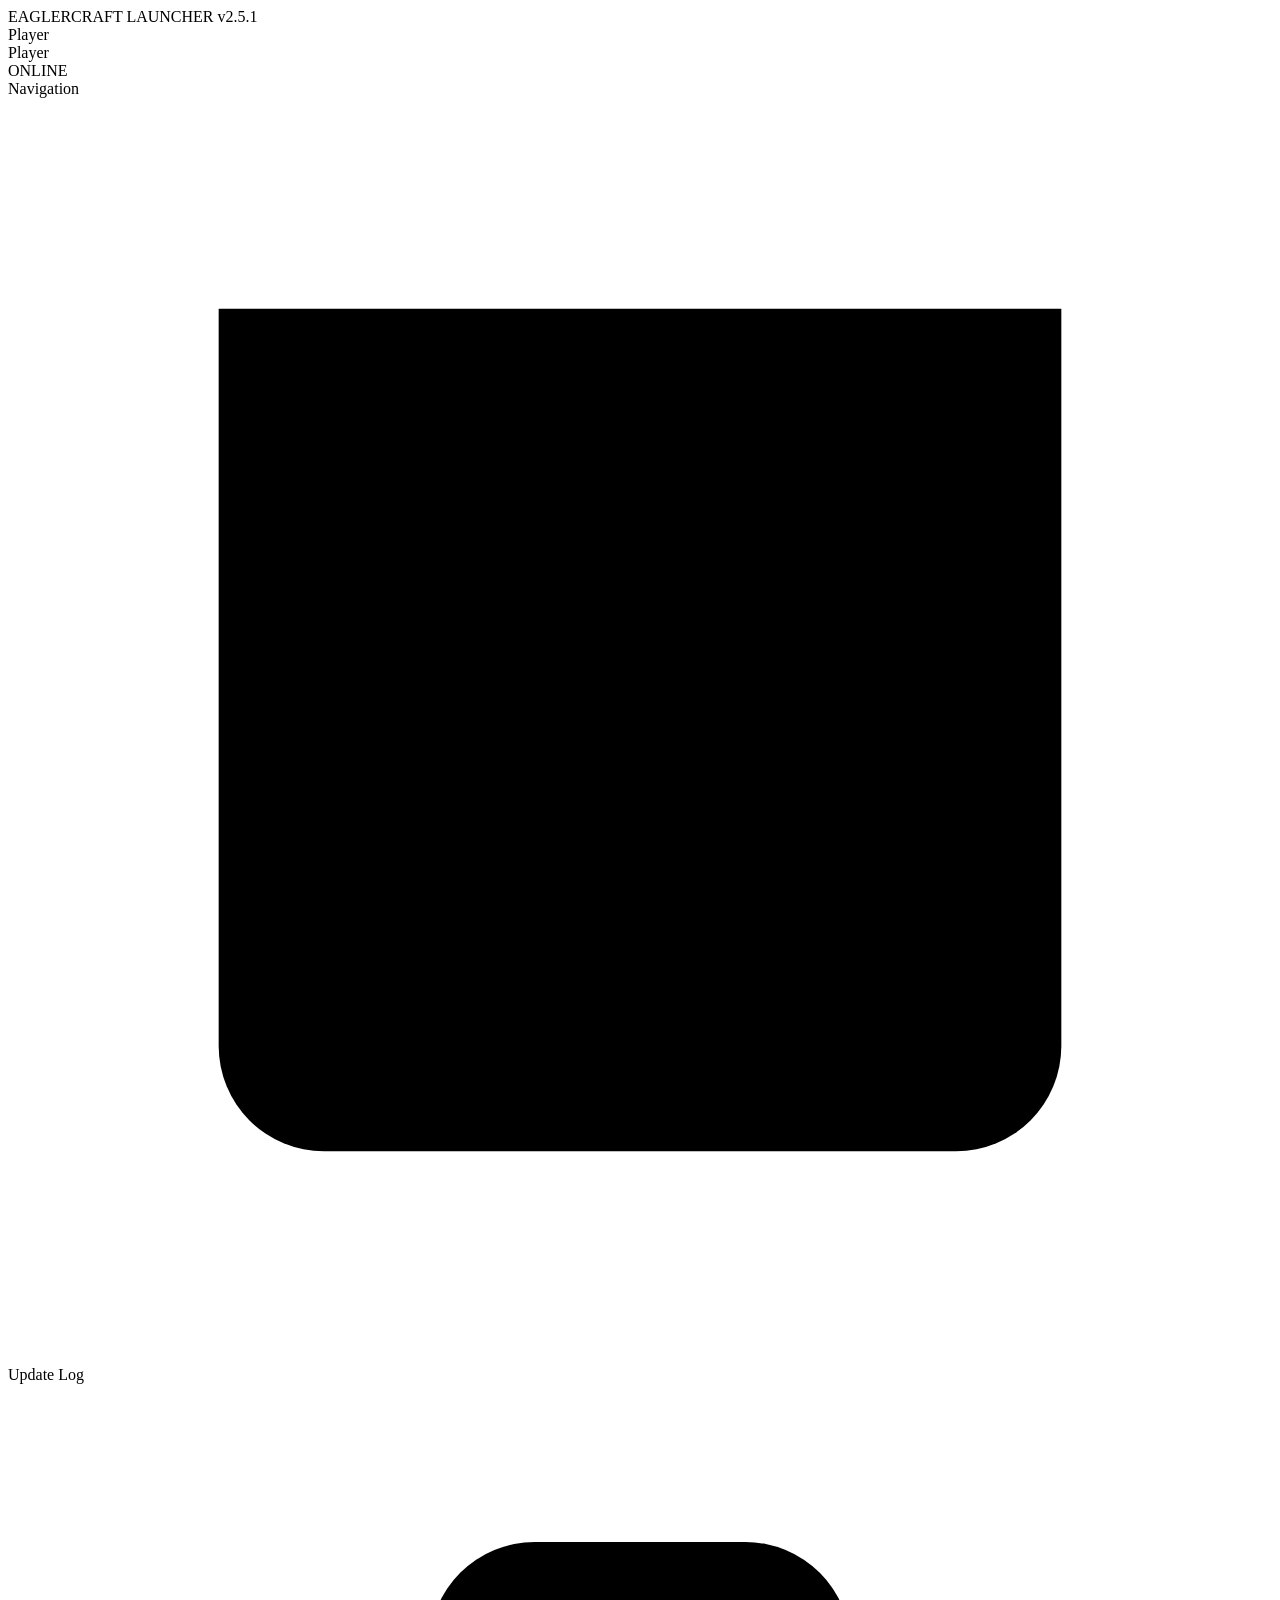
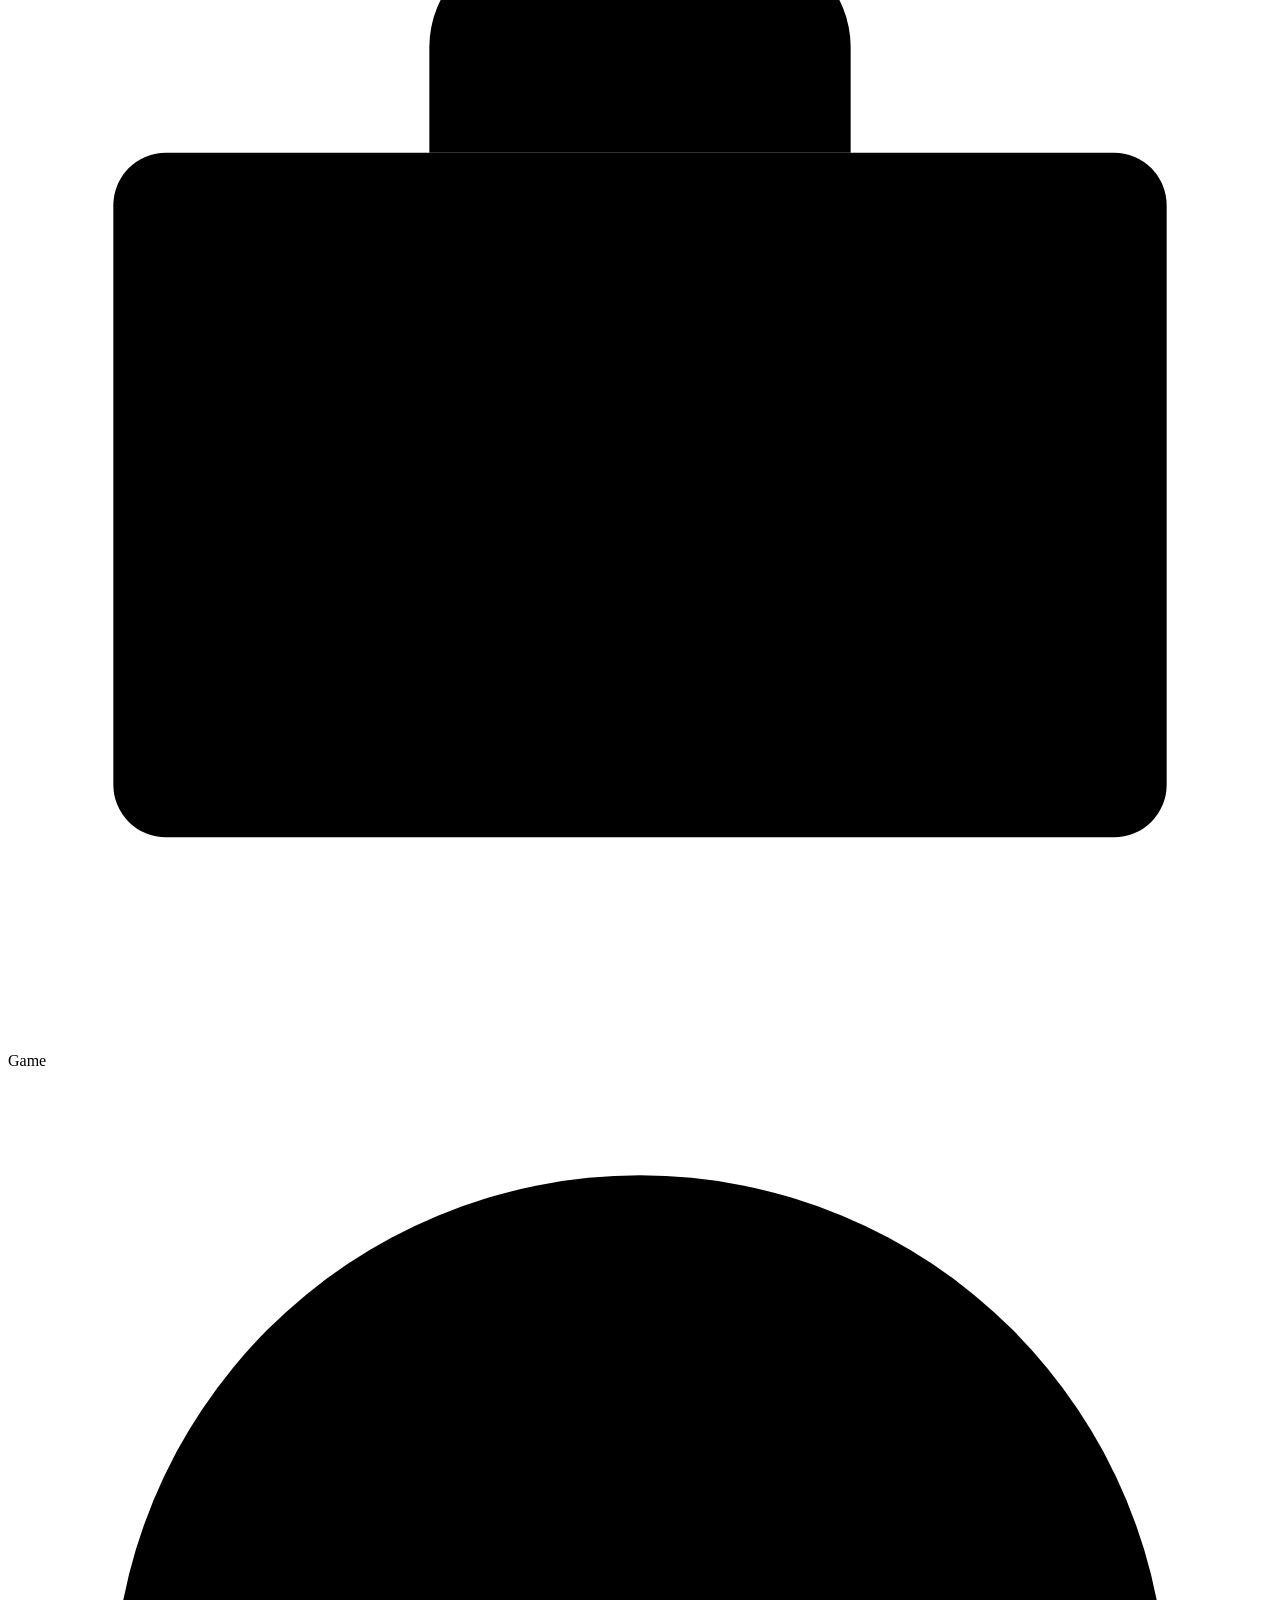
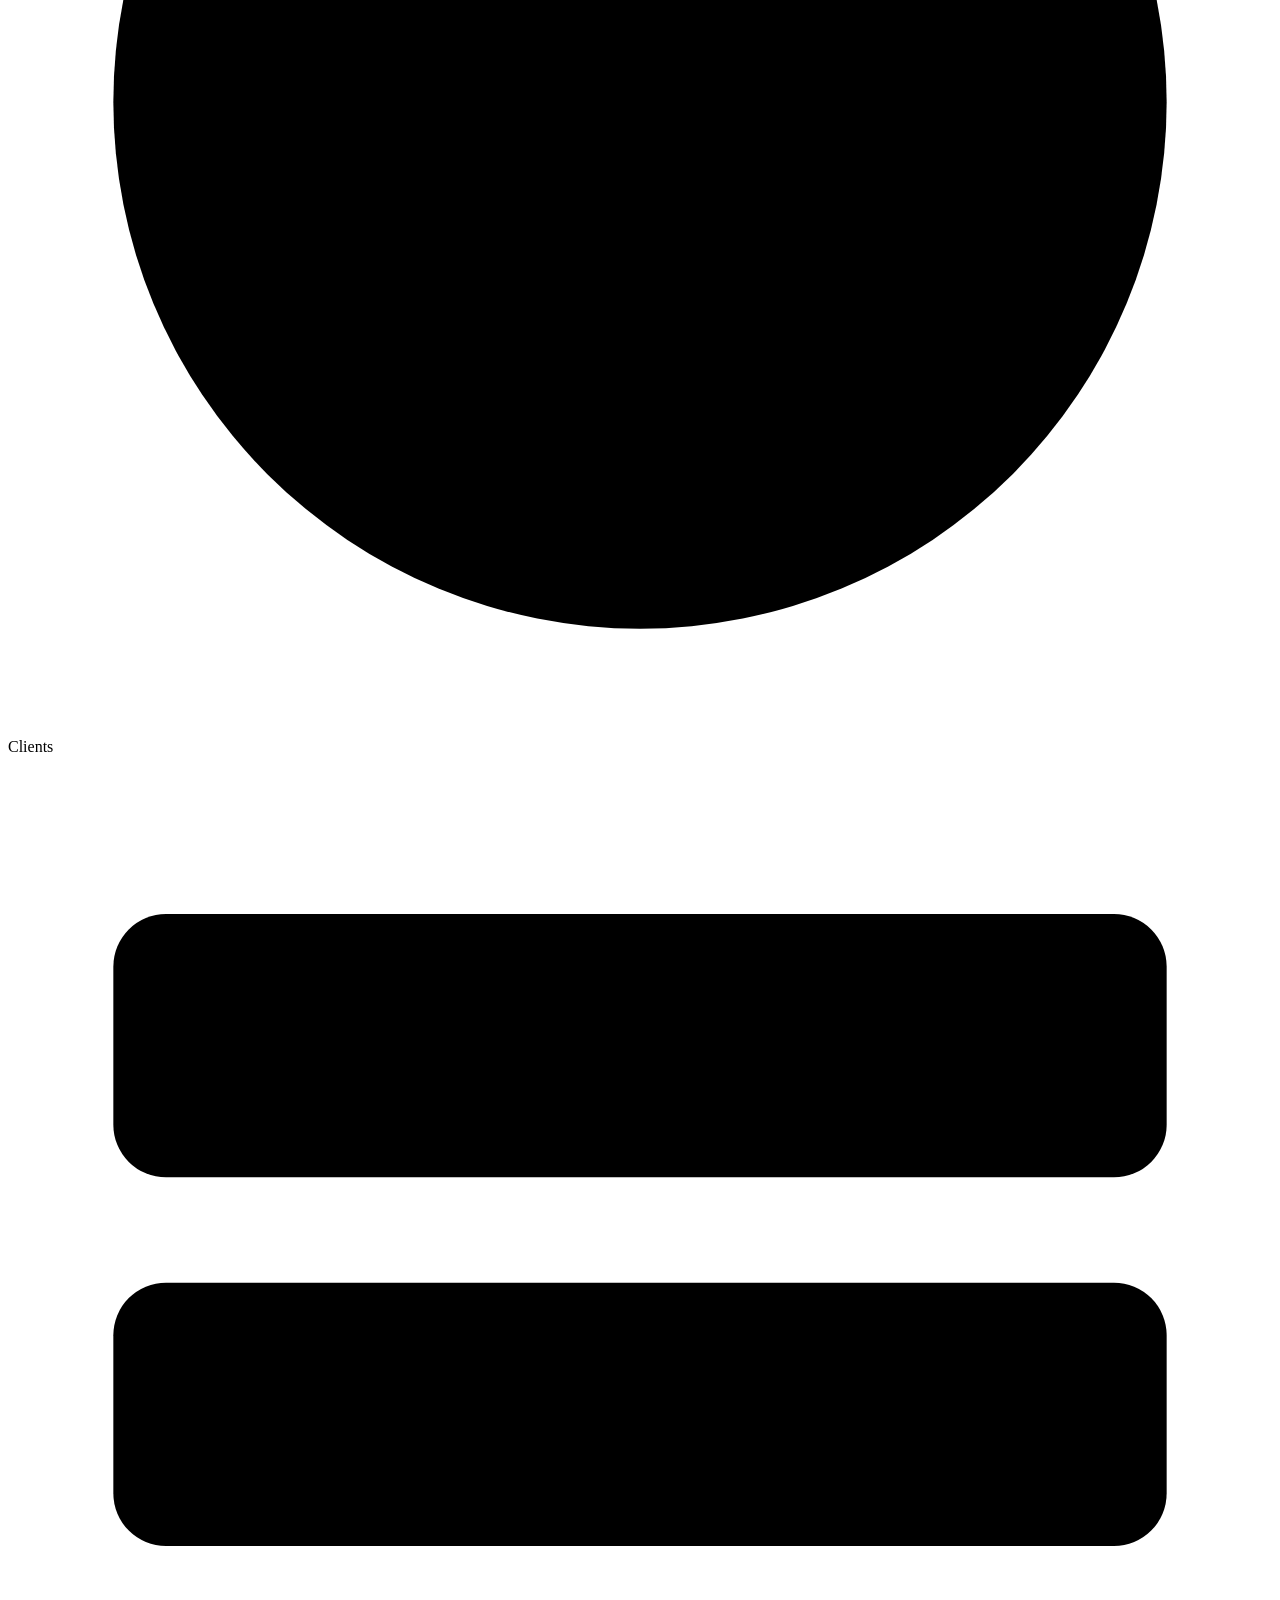
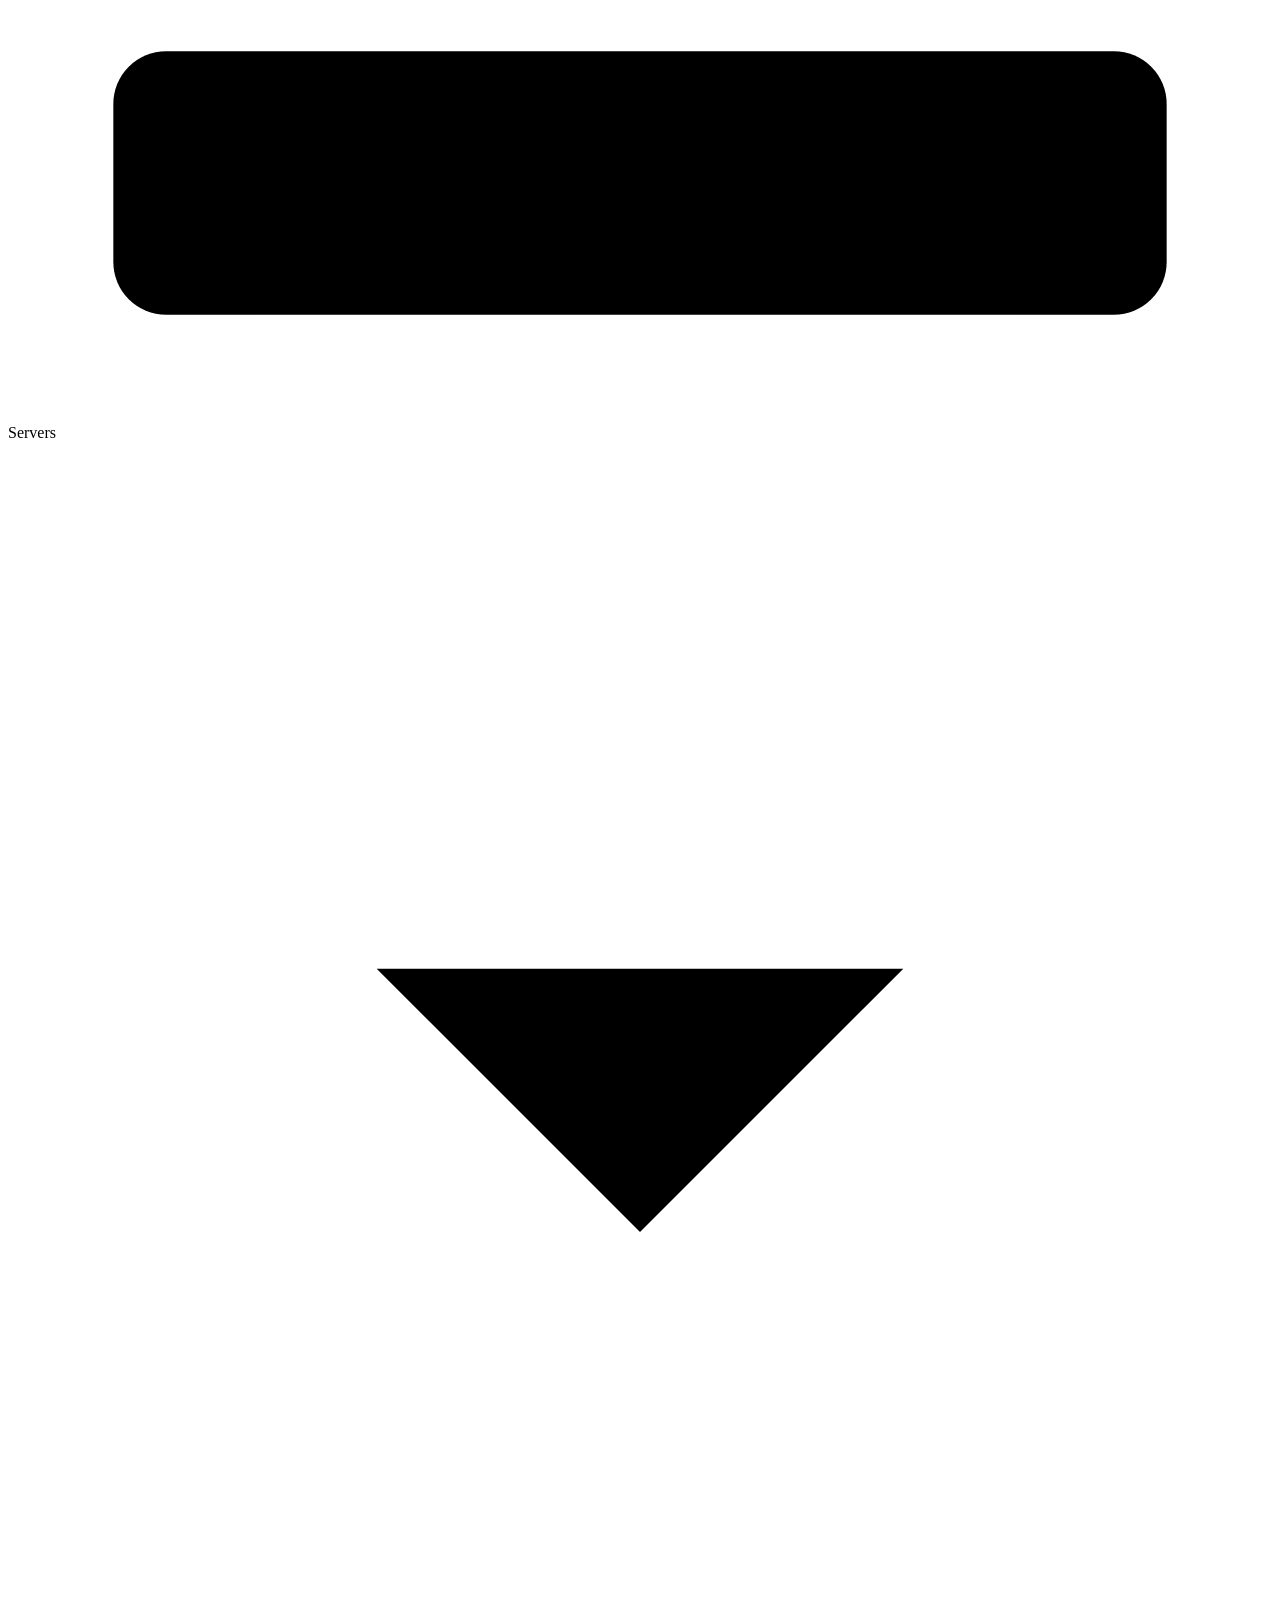
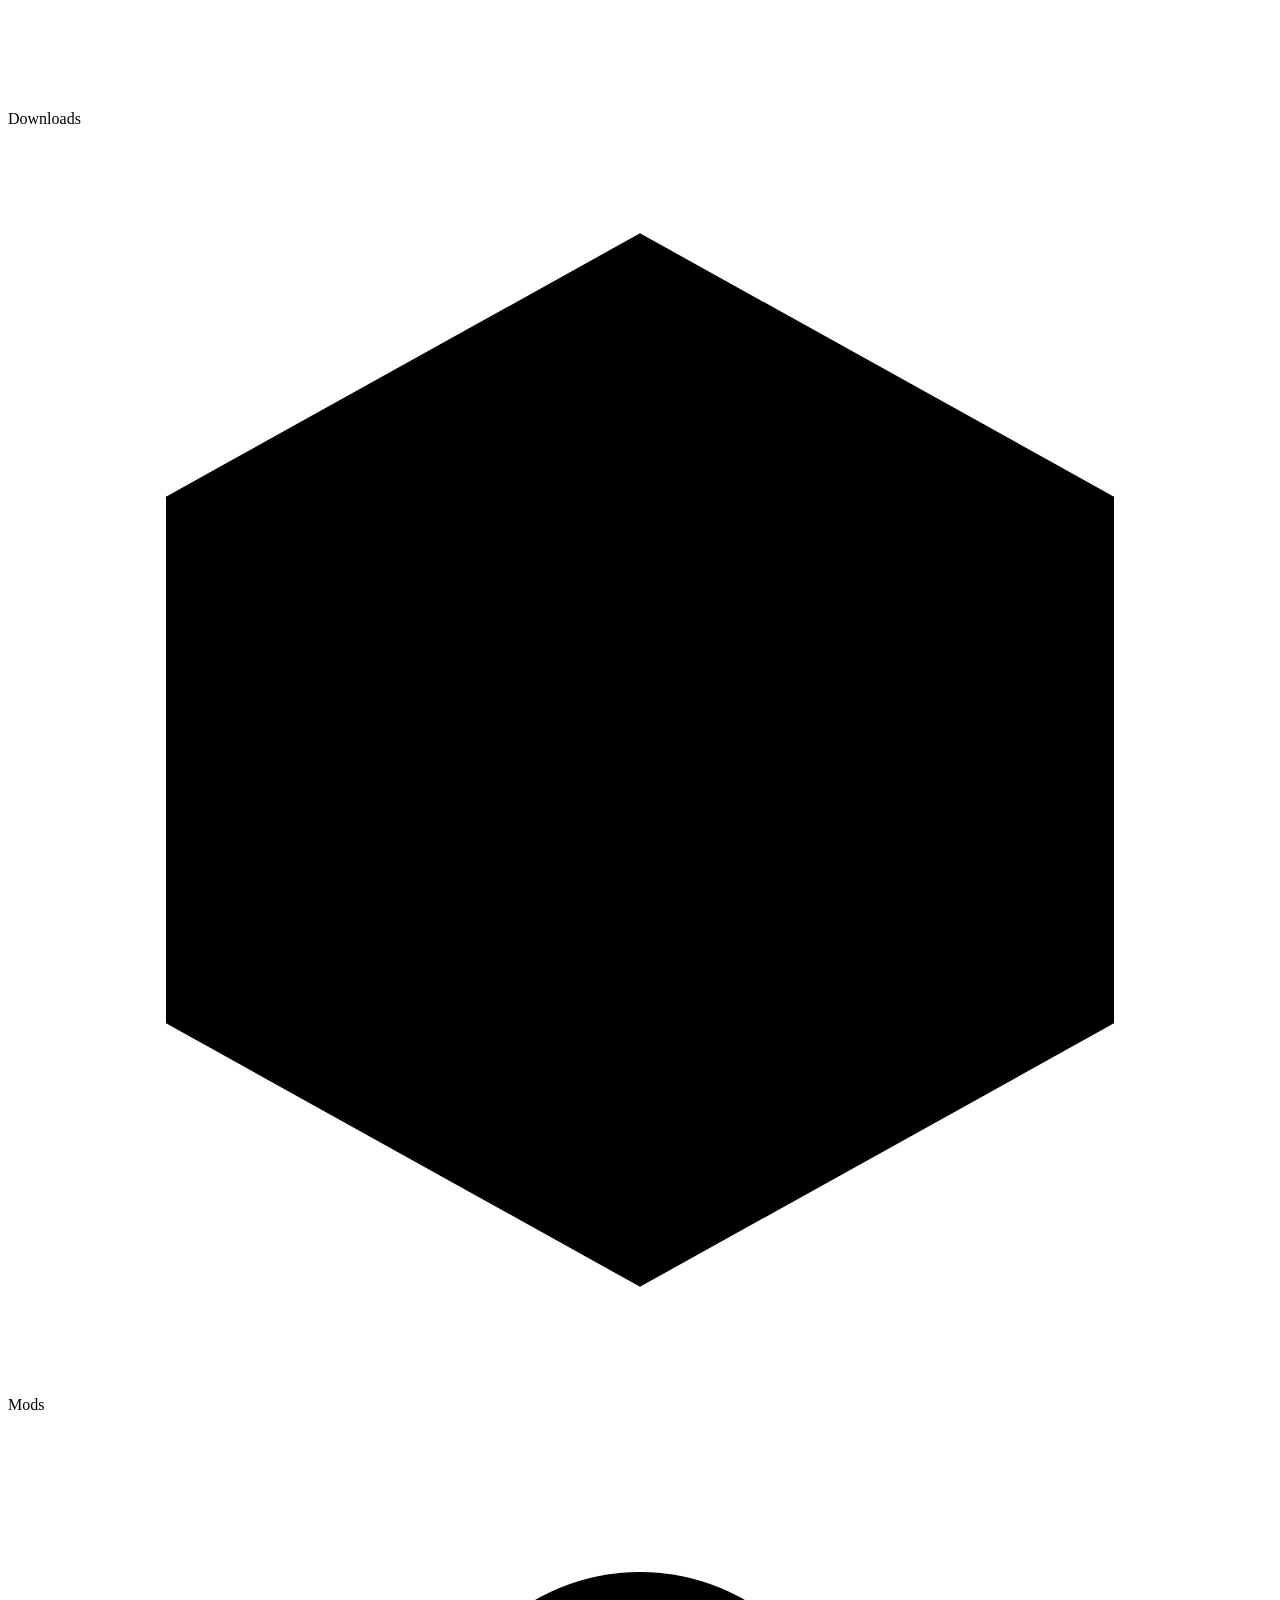
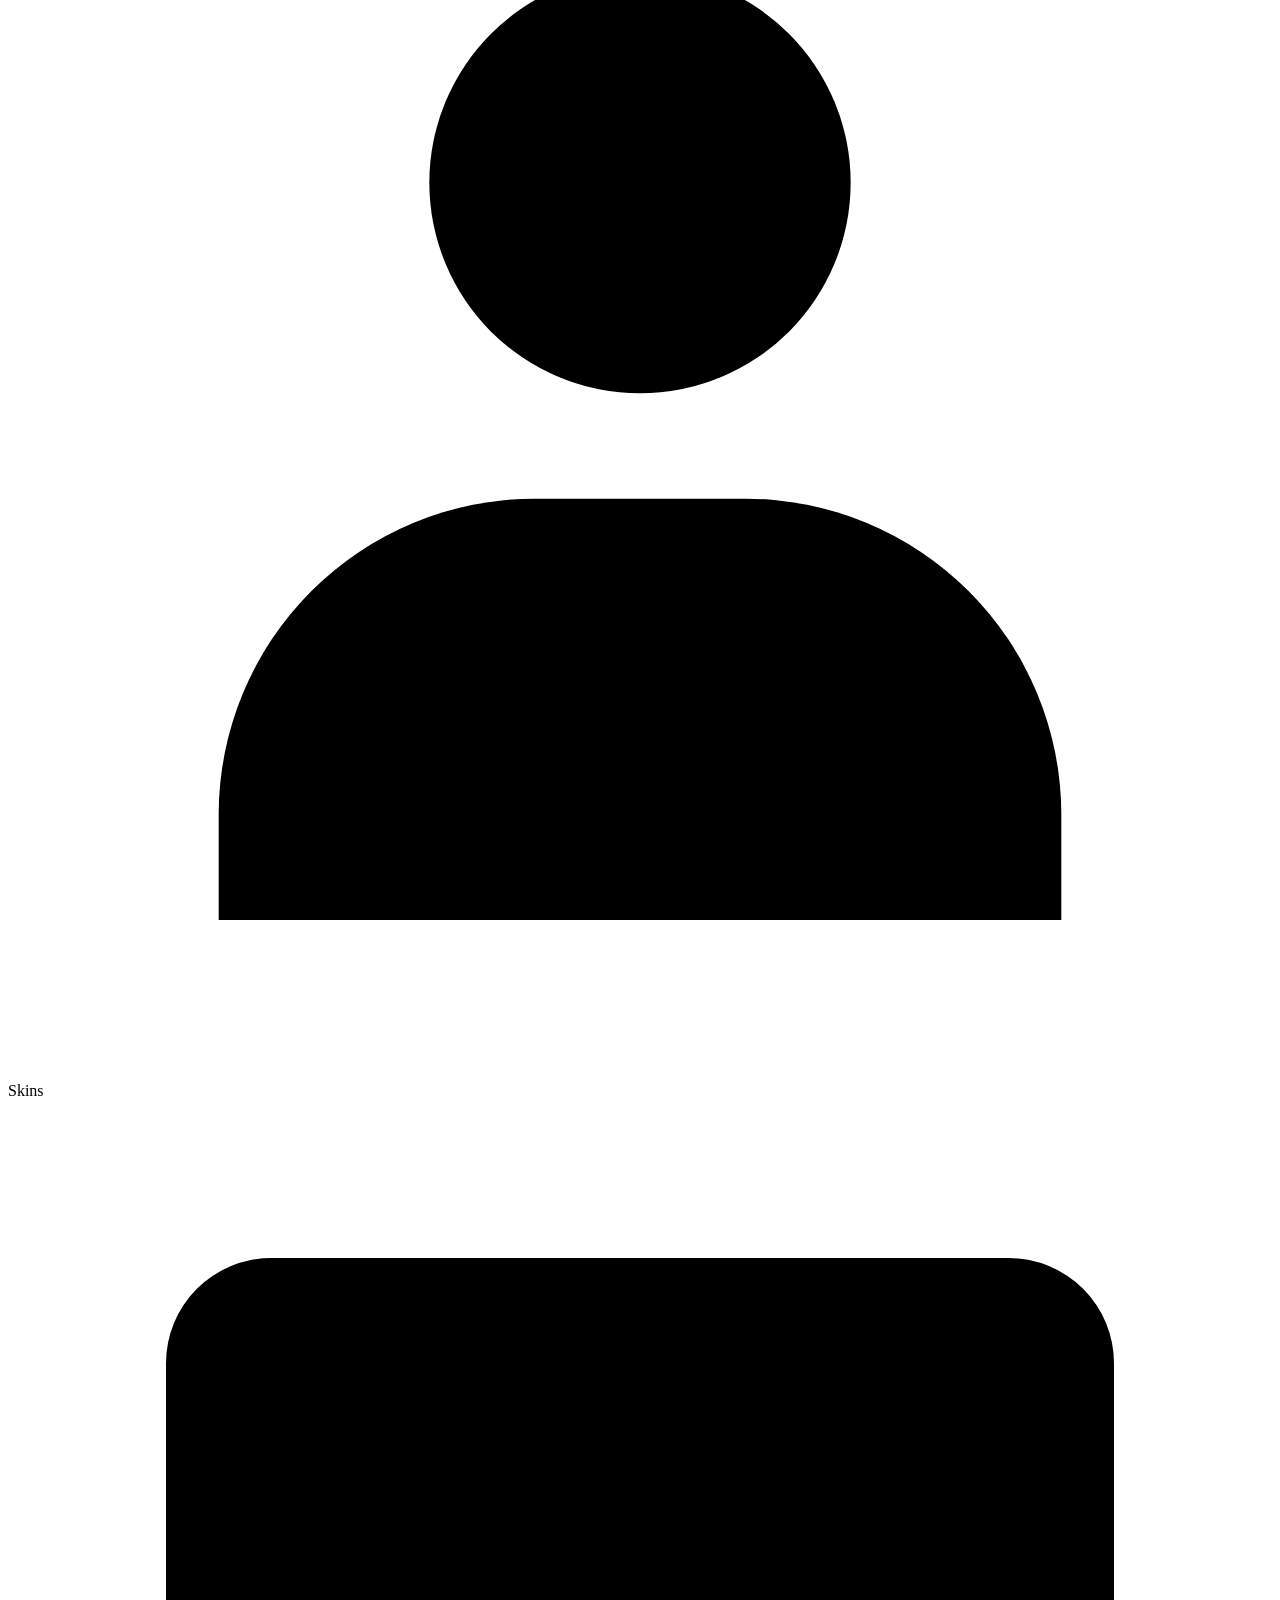
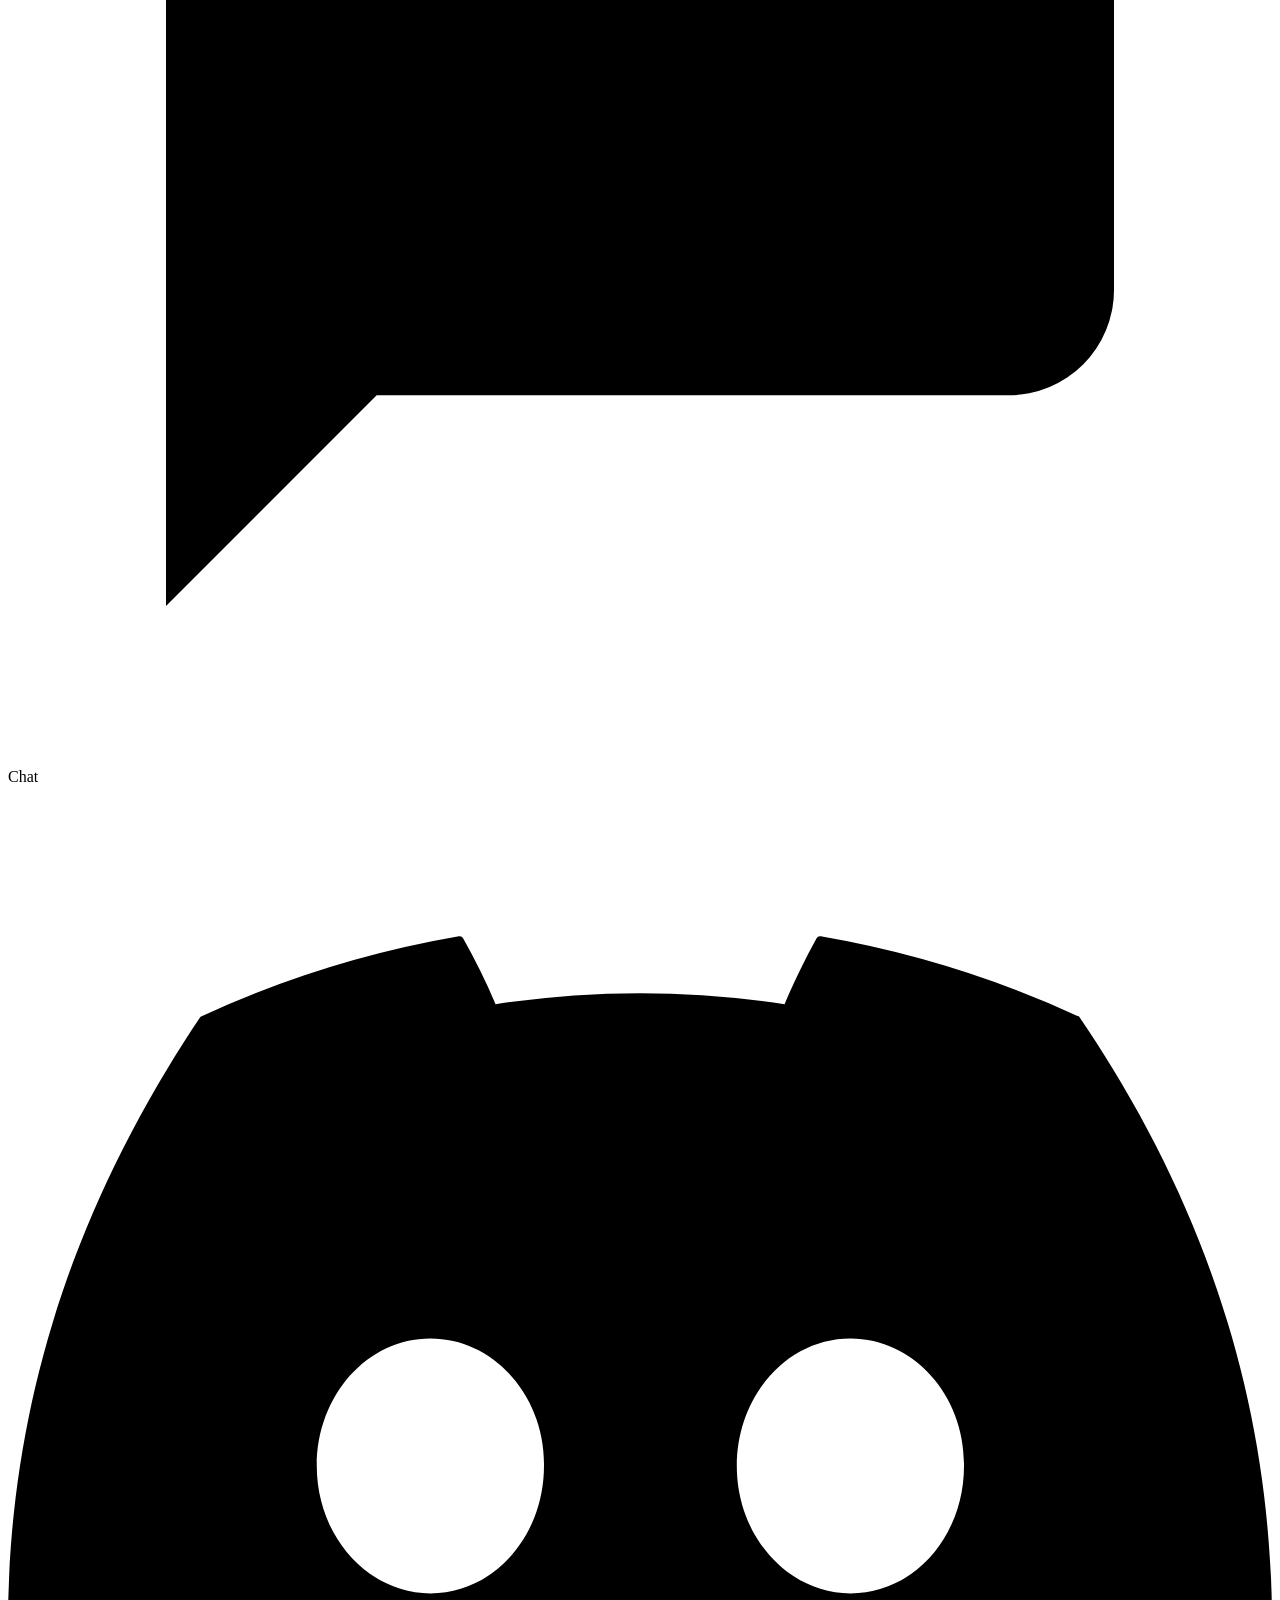
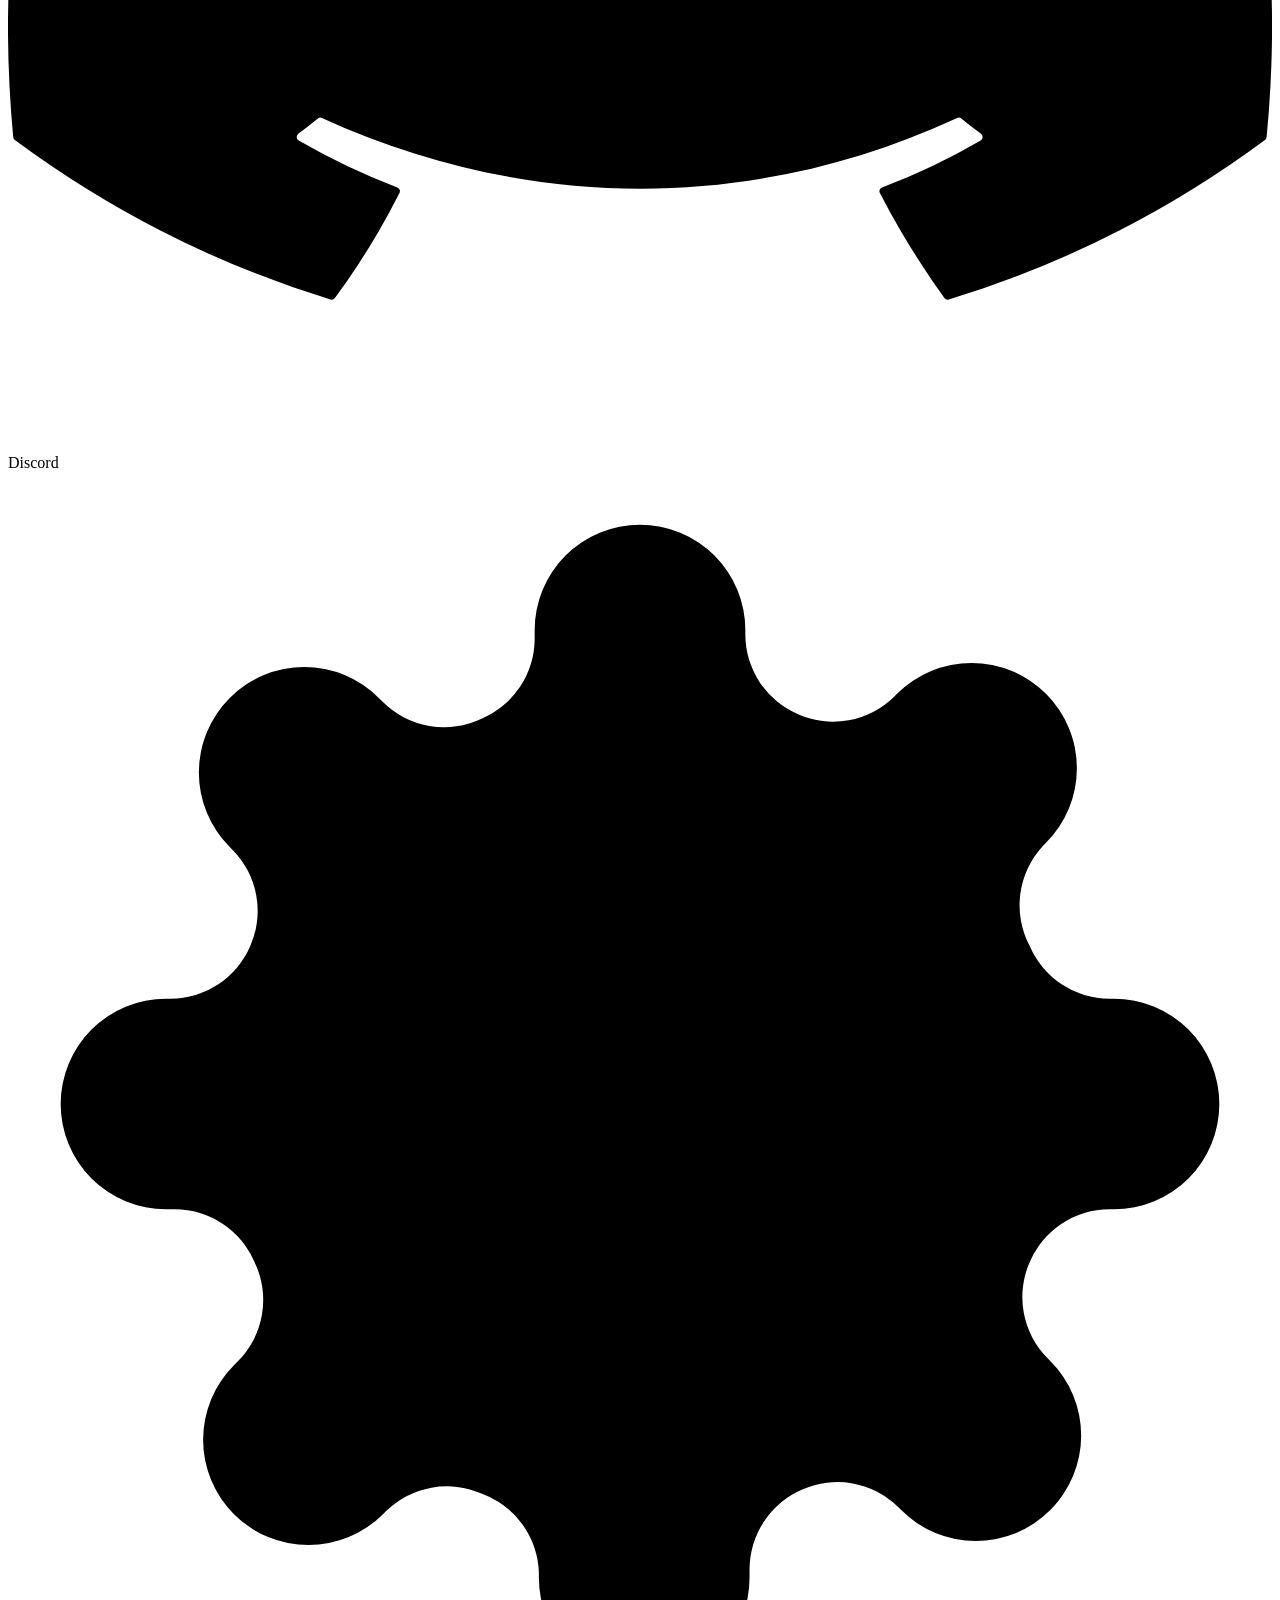
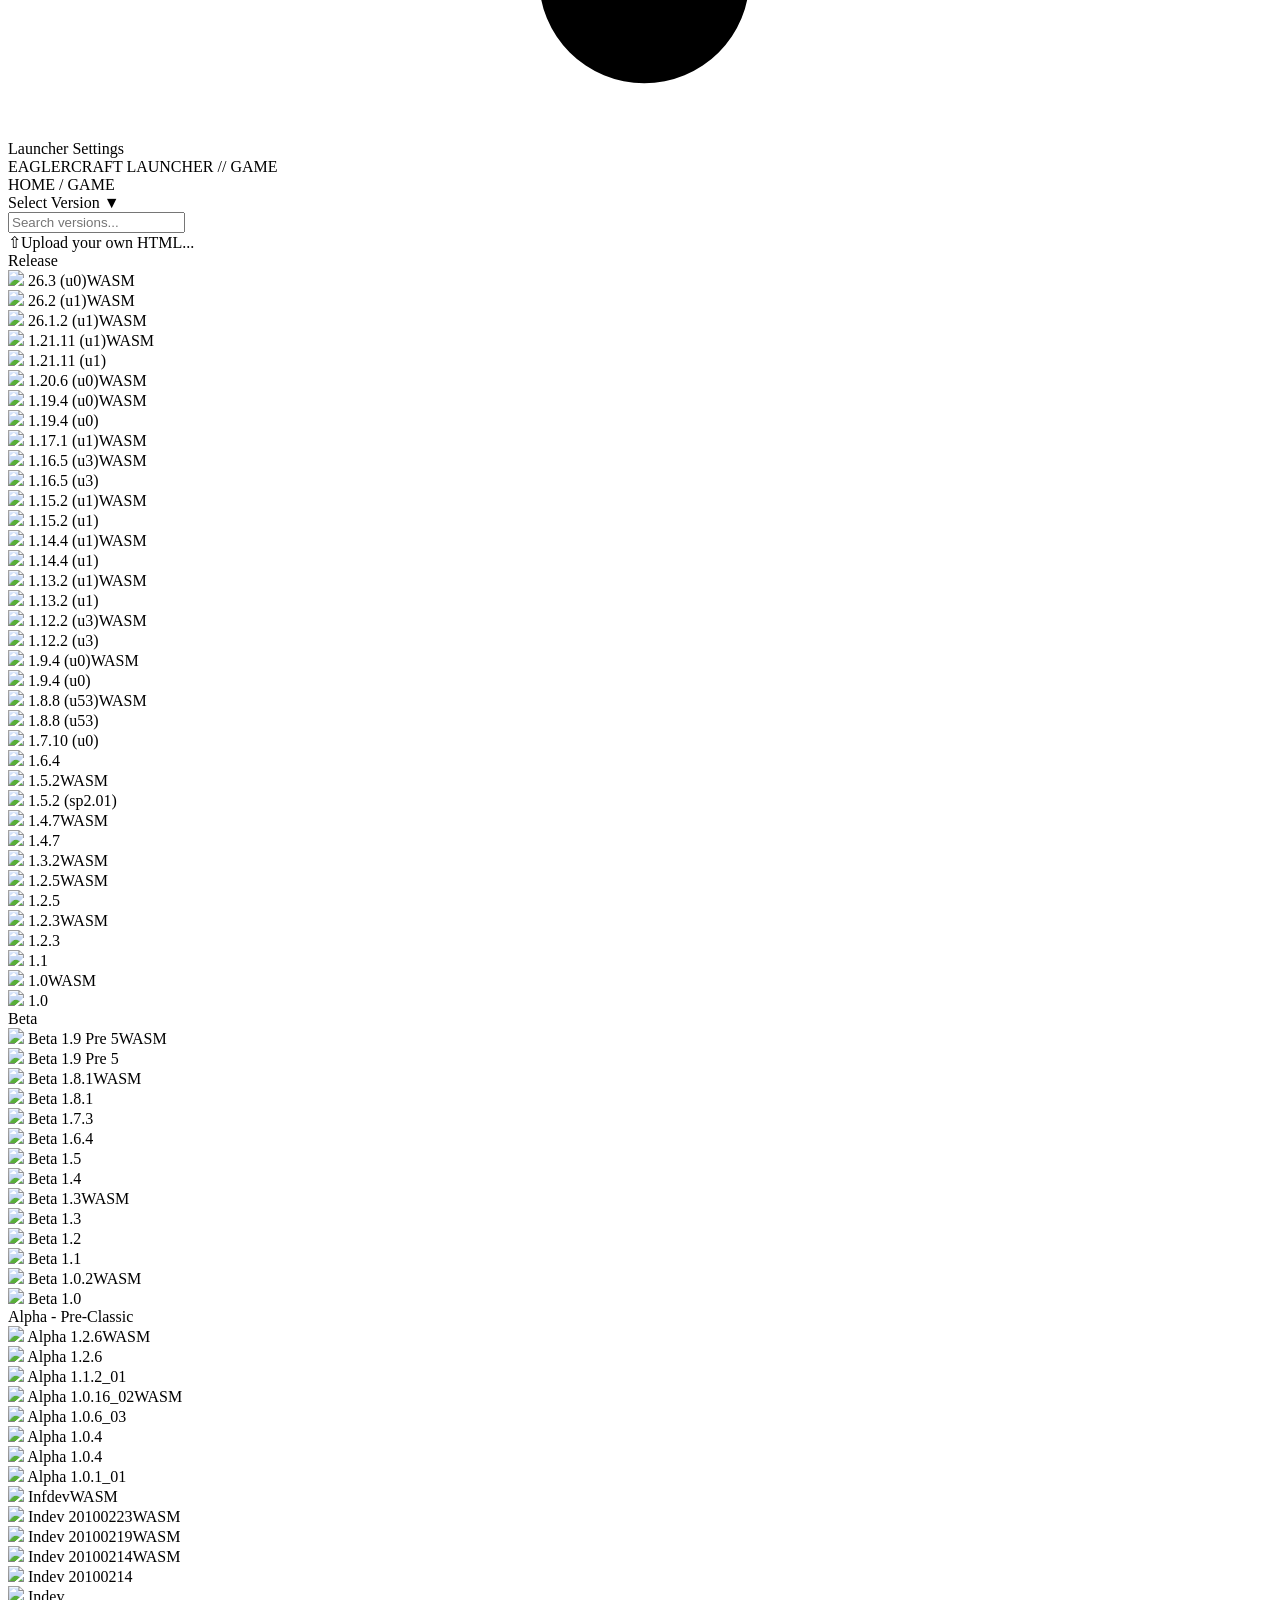
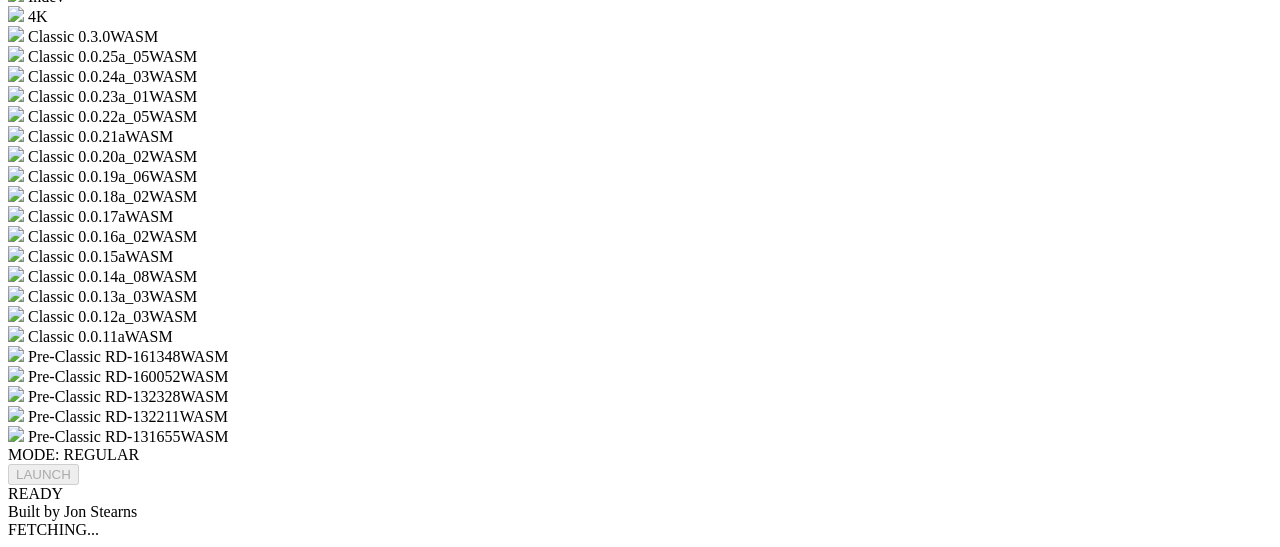
==== index.html @ 5bd3cf51 "Rebrand as EaglerCraft Launcher with Minecraft-inspired theme" ====
<!DOCTYPE html>
<html lang="en">
<head>
  <meta charset="UTF-8">
  <meta name="viewport" content="width=device-width, initial-scale=1.0">
  <title>EaglerCraft Launcher</title>
  <meta name="description" content="EaglerCraft Launcher is a free browser-based Eaglercraft launcher. Play Eaglercraft 1.5.2, 1.8.8 and 1.12 clients, beta clients and servers, with mods, skins and downloads. Minecraft in your browser, no install needed.">
  <meta name="keywords" content="EaglerCraft Launcher, EaglerCraft Launcher, Eaglercraft, Eagler, Eagler launcher, Eagler client, Eagler servers, Eagler mods, Eaglercraft launcher, Eaglercraft client, Eaglercraft clients, Eaglercraft servers, Eaglercraft mods, Eaglercraft skins, Eaglercraft download, Eaglercraft unblocked, Minecraft in browser, play Minecraft online, browser Minecraft, Minecraft web client, Eaglercraft 1.8.8, Eaglercraft 1.5.2, Eaglercraft 1.12, Eaglercraft 1.21, Eaglercraft 26.2, Eaglercraft 26.3, EaglercraftX, Eaglercraft beta client, Minecraft unblocked, WebMC, Web MC, WebMC launcher, WebMC client, eaglercraft.com, eaglercraft">
  <meta name="robots" content="index, follow, max-image-preview:large">
  <meta name="author" content="EaglerCraft Launcher">
  <link rel="canonical" href="https://gx-launcher.github.io/">
  <meta property="og:site_name" content="EaglerCraft Launcher">
  <meta property="og:title" content="EaglerCraft Launcher - Eaglercraft, Eagler &amp; Launcher">
  <meta property="og:description" content="A free browser-based Eaglercraft launcher. Play Minecraft in your browser with clients, beta clients, servers, mods and skins.">
  <meta property="og:type" content="website">
  <meta property="og:url" content="https://gx-launcher.github.io/">
  <meta property="og:image" content="https://gx-launcher.github.io/resources/main.png">
  <meta property="og:locale" content="en_US">
  <meta name="twitter:card" content="summary">
  <meta name="twitter:title" content="EaglerCraft Launcher - Eaglercraft, Eagler &amp; Launcher">
  <meta name="twitter:description" content="Play Minecraft in your browser. Eaglercraft, Eagler clients, beta clients, servers, mods and skins.">
  <meta name="twitter:image" content="https://gx-launcher.github.io/resources/main.png">
  <script type="application/ld+json">
  {
    "@context": "https://schema.org",
    "@type": "WebApplication",
    "name": "EaglerCraft Launcher",
    "alternateName": ["EaglerCraft Launcher", "GX Eaglercraft Launcher", "GX Eagler Launcher", "eaglercraft"],
    "url": "https://gx-launcher.github.io/",
    "description": "A browser-based launcher for Eaglercraft game clients, beta clients, servers, mods and skins.",
    "applicationCategory": "GameApplication",
    "operatingSystem": "Any (web browser)",
    "browserRequirements": "Requires JavaScript",
    "offers": { "@type": "Offer", "price": "0", "priceCurrency": "USD" },
    "keywords": "Eaglercraft, Eagler, WebMC, Eaglercraft launcher, Eagler launcher, WebMC launcher, Eaglercraft clients, Eaglercraft servers, Eaglercraft mods, Eaglercraft skins, Minecraft in browser"
  }
  </script>
  <link rel="icon" type="image/png" href="resources/main.png">
  <link rel="stylesheet" href="styles.css">
  <script src="script.js" defer></script>
</head>
<body>

<div class="launcher">

  <!-- TITLE BAR -->
  <div class="title-bar">
    <div class="title-logo">
      <div class="title-dot"></div>
      EAGLERCRAFT LAUNCHER <span class="ver">v2.5.1</span>
    </div>
    <div class="title-controls">
      <div class="wdot min"></div>
      <div class="wdot max"></div>
      <div class="wdot close"></div>
    </div>
  </div>

  <div class="content">

    <!-- SIDEBAR -->
    <div class="sidebar">
      <div class="profile">
        <div class="profile-label">Player</div>
        <span class="profile-name" id="profile-name">Player</span>
        <div class="profile-status"><div class="status-dot"></div>ONLINE</div>
      </div>
      <nav>
        <div class="nav-section-label">Navigation</div>
        <div class="nav-item" onclick="redirectToNews()">
          <svg class="nav-svg" viewBox="0 0 24 24"><path d="M4 4h16v14a2 2 0 01-2 2H6a2 2 0 01-2-2V4z"/><line x1="4" y1="9" x2="20" y2="9"/><line x1="9" y1="4" x2="9" y2="9"/></svg>
          Update Log
        </div>
        <div class="nav-item selected">
          <svg class="nav-svg" viewBox="0 0 24 24"><rect x="2" y="7" width="20" height="13" rx="1"/><path d="M8 7V5a2 2 0 012-2h4a2 2 0 012 2v2"/><line x1="12" y1="12" x2="12" y2="16"/><line x1="10" y1="14" x2="14" y2="14"/></svg>
          Game
        </div>
        <div class="nav-item" onclick="redirectToClients()">
          <svg class="nav-svg" viewBox="0 0 24 24"><circle cx="12" cy="12" r="10"/><circle cx="12" cy="12" r="4"/></svg>
          Clients
        </div>
        <div class="nav-item" onclick="redirectToServers()">
          <svg class="nav-svg" viewBox="0 0 24 24"><rect x="2" y="3" width="20" height="5" rx="1"/><rect x="2" y="10" width="20" height="5" rx="1"/><rect x="2" y="17" width="20" height="5" rx="1"/></svg>
          Servers
        </div>
        <div class="nav-item" onclick="redirectToDownloads()">
          <svg class="nav-svg" viewBox="0 0 24 24"><line x1="12" y1="3" x2="12" y2="15"/><polyline points="7 10 12 15 17 10"/><line x1="4" y1="19" x2="20" y2="19"/></svg>
          Downloads
        </div>
        <div class="nav-item" onclick="redirectToMods()">
          <svg class="nav-svg" viewBox="0 0 24 24"><path d="M12 2l9 5v10l-9 5-9-5V7z"/><polyline points="3 7 12 12 21 7"/><line x1="12" y1="12" x2="12" y2="22"/></svg>
          Mods
        </div>
        <div class="nav-item" onclick="redirectToSkins()">
          <svg class="nav-svg" viewBox="0 0 24 24"><circle cx="12" cy="7" r="4"/><path d="M4 21v-2a6 6 0 0 1 6-6h4a6 6 0 0 1 6 6v2"/></svg>
          Skins
        </div>
        <div class="nav-item" onclick="redirectToChat()">
          <svg class="nav-svg" viewBox="0 0 24 24"><path d="M21 15a2 2 0 01-2 2H7l-4 4V5a2 2 0 012-2h14a2 2 0 012 2z"/></svg>
          Chat
        </div>
        <div class="nav-item" onclick="window.open('https://discord.gg/qQBamNZSwz', '_blank')">
          <svg class="nav-svg" viewBox="0 0 24 24" fill="currentColor">
            <path d="M20.317 4.37a19.79 19.79 0 0 0-4.885-1.515.074.074 0 0 0-.079.037c-.21.375-.444.864-.608 1.25a18.27 18.27 0 0 0-5.487 0 12.64 12.64 0 0 0-.617-1.25.077.077 0 0 0-.079-.037A19.736 19.736 0 0 0 3.677 4.37a.07.07 0 0 0-.032.027C.533 9.046-.32 13.58.099 18.057a.082.082 0 0 0 .031.057 19.9 19.9 0 0 0 5.993 3.03.078.078 0 0 0 .084-.028 14.09 14.09 0 0 0 1.226-1.994.076.076 0 0 0-.041-.106 13.107 13.107 0 0 1-1.872-.892.077.077 0 0 1-.008-.128 10.2 10.2 0 0 0 .372-.292.074.074 0 0 1 .077-.01c3.928 1.793 8.18 1.793 12.062 0a.074.074 0 0 1 .078.01c.12.098.246.198.373.292a.077.077 0 0 1-.006.128 12.299 12.299 0 0 1-1.873.892.076.076 0 0 0-.04.106c.36.698.772 1.362 1.225 1.994a.076.076 0 0 0 .084.028 19.839 19.839 0 0 0 6.002-3.03.077.077 0 0 0 .032-.057c.5-5.177-.838-9.674-3.549-13.66a.061.061 0 0 0-.031-.028zM8.02 15.33c-1.183 0-2.157-1.085-2.157-2.419 0-1.333.955-2.419 2.157-2.419 1.21 0 2.176 1.096 2.157 2.42 0 1.333-.955 2.418-2.157 2.418zm7.975 0c-1.183 0-2.157-1.085-2.157-2.419 0-1.333.955-2.419 2.157-2.419 1.21 0 2.176 1.096 2.157 2.42 0 1.333-.946 2.418-2.157 2.418z"/>
          </svg>
          Discord
        </div>
      </nav>
      <div class="sidebar-bottom">
        <div class="nav-item" onclick="redirectToSettings()">
                  <svg class="nav-svg" viewBox="0 0 24 24"><circle cx="12" cy="12" r="3"/><path d="M19.4 15a1.65 1.65 0 00.33 1.82l.06.06a2 2 0 010 2.83 2 2 0 01-2.83 0l-.06-.06a1.65 1.65 0 00-1.82-.33 1.65 1.65 0 00-1 1.51V21a2 2 0 01-4 0v-.09A1.65 1.65 0 009 19.4a1.65 1.65 0 00-1.82.33l-.06.06a2 2 0 01-2.83-2.83l.06-.06A1.65 1.65 0 004.68 15a1.65 1.65 0 00-1.51-1H3a2 2 0 010-4h.09A1.65 1.65 0 004.6 9a1.65 1.65 0 00-.33-1.82l-.06-.06a2 2 0 012.83-2.83l.06.06A1.65 1.65 0 009 4.68a1.65 1.65 0 001-1.51V3a2 2 0 014 0v.09a1.65 1.65 0 001 1.51 1.65 1.65 0 001.82-.33l.06-.06a2 2 0 012.83 2.83l-.06.06A1.65 1.65 0 0019.4 9a1.65 1.65 0 001.51 1H21a2 2 0 010 4h-.09a1.65 1.65 0 00-1.51 1z"/></svg>
          Launcher Settings
        </div>
      </div>
    </div>

    <!-- MAIN PANEL -->
    <div class="main-panel">
      <div class="top-bar">
        <div class="game-title">EAGLERCRAFT LAUNCHER <span>// GAME</span></div>
        <div class="breadcrumb">HOME / GAME</div>
      </div>

      <div class="main-content">
        <!-- Background art -->
        <img src="./resources/fixed2.png" alt="" class="hero-image" onerror="this.style.display='none'">
        <div class="hero-overlay"></div>
      </div>

      <!-- LAUNCH BAR -->
      <div class="launch-bar">

        <!-- Version dropdown -->
        <div class="version-wrapper">
          <div class="version-select" id="version-select" onclick="toggleVersionDropdown()">
            <span id="version-label">Select Version</span>
            <span class="chevron">▼</span>
          </div>
          <div class="version-dropdown" id="version-dropdown">
            <div class="version-search-wrap">
              <input type="text" class="version-search-input" id="version-search" placeholder="Search versions..." oninput="filterVersionDropdown(this)" onclick="event.stopPropagation()">
            </div>

            <div class="upload-option" onclick="pickCustomHtml()">
              <span class="up-ico">&#8679;</span><span>Upload your own HTML...</span>
            </div>
            <input type="file" id="custom-html-input" accept=".html,.htm,text/html" style="display:none" onchange="onCustomHtml(this)" onclick="event.stopPropagation()">
            <div class="version-group-label">Release</div>
            <div class="version-option" onclick="selectVersion('26.3-wasm','26.3 WASM (u0)',true)">
              <img src="resources/main.png">
              <span>26.3 (u0)</span><span class="version-badge wasm">WASM</span>
            </div>
            <div class="version-option" onclick="selectVersion('26.2-wasm','26.2 WASM (u1)',true)">
              <img src="resources/main.png">
              <span>26.2 (u1)</span><span class="version-badge wasm">WASM</span>
            </div>
            <div class="version-option" onclick="selectVersion('26.1.2-wasm','26.1.2 WASM (u1)',true)">
              <img src="resources/main.png">
              <span>26.1.2 (u1)</span><span class="version-badge wasm">WASM</span>
            </div>
            <div class="version-option" onclick="selectVersion('1.21.11-wasm','1.21.11 WASM (u1)',true)">
              <img src="resources/main.png">
              <span>1.21.11 (u1)</span><span class="version-badge wasm">WASM</span>
            </div>
            <div class="version-option" onclick="selectVersion('1.21.11','1.21.11 (u1)',false)">
              <img src="resources/main.png">
              <span>1.21.11 (u1)</span>
            </div>
            <div class="version-option" onclick="selectVersion('1.20.6-wasm','1.20.6 WASM (u0)',true)">
              <img src="resources/main.png">
              <span>1.20.6 (u0)</span><span class="version-badge wasm">WASM</span>
            </div>
            <div class="version-option" onclick="selectVersion('1.19.4-wasm','1.19.4 WASM (u0)',true)">
              <img src="resources/main.png">
              <span>1.19.4 (u0)</span><span class="version-badge wasm">WASM</span>
            </div>
            <div class="version-option" onclick="selectVersion('1.19.4','1.19.4 (u0)',true)">
              <img src="resources/main.png">
              <span>1.19.4 (u0)</span>
            </div>
            <div class="version-option" onclick="selectVersion('1.17.1-wasm','1.17.1 WASM (u1)',true)">
              <img src="resources/main.png">
              <span>1.17.1 (u1)</span><span class="version-badge wasm">WASM</span>
            </div>
            <div class="version-option" onclick="selectVersion('1.16.5-wasm','1.16.5 WASM (u3)',true)">
              <img src="resources/main.png">
              <span>1.16.5 (u3)</span><span class="version-badge wasm">WASM</span>
            </div>
            <div class="version-option" onclick="selectVersion('1.16.5','1.16.5 (u3)',false)">
              <img src="resources/main.png">
              <span>1.16.5 (u3)</span>
            </div>
            <div class="version-option" onclick="selectVersion('1.15.2-wasm','1.15.2 WASM (u1)',true)">
              <img src="resources/main.png">
              <span>1.15.2 (u1)</span><span class="version-badge wasm">WASM</span>
            </div>
            <div class="version-option" onclick="selectVersion('1.15.2','1.15.2 (u1)',false)">
              <img src="resources/main.png">
              <span>1.15.2 (u1)</span>
            </div>
            <div class="version-option" onclick="selectVersion('1.14.4-wasm','1.14.4 WASM (u1)',true)">
              <img src="resources/main.png">
              <span>1.14.4 (u1)</span><span class="version-badge wasm">WASM</span>
            </div>
            <div class="version-option" onclick="selectVersion('1.14.4','1.14.4 (u1)',false)">
              <img src="resources/main.png">
              <span>1.14.4 (u1)</span>
            </div>
            <div class="version-option" onclick="selectVersion('1.13.2-wasm','1.13.2 WASM (u1)',true)">
              <img src="resources/main.png">
              <span>1.13.2 (u1)</span><span class="version-badge wasm">WASM</span>
            </div>
            <div class="version-option" onclick="selectVersion('1.13.2','1.13.2 (u1)',false)">
              <img src="resources/main.png">
              <span>1.13.2 (u1)</span>
            </div>
            <div class="version-option" onclick="selectVersion('1.12.2-wasm','1.12.2 WASM (u3)',true)">
              <img src="resources/main.png">
              <span>1.12.2 (u3)</span><span class="version-badge wasm">WASM</span>
            </div>
            <div class="version-option" onclick="selectVersion('1.12.2','1.12.2 (u3)',false)">
              <img src="resources/main.png">
              <span>1.12.2 (u3)</span>
            </div>
            <div class="version-option" onclick="selectVersion('1.9.4-wasm','1.9.4 WASM (u0)',true)">
              <img src="resources/main.png">
              <span>1.9.4 (u0)</span><span class="version-badge wasm">WASM</span>
            </div>
            <div class="version-option" onclick="selectVersion('1.9.4','1.9.4 (u0)',false)">
              <img src="resources/main.png">
              <span>1.9.4 (u0)</span>
            </div>
            <div class="version-option" onclick="selectVersion('1.8.8-wasm','1.8.8 WASM (u53)',true)">
              <img src="resources/main.png">
              <span>1.8.8 (u53)</span><span class="version-badge wasm">WASM</span>
            </div>
            <div class="version-option" onclick="selectVersion('1.8.8','1.8.8 (u53)',false)">
              <img src="resources/main.png">
              <span>1.8.8 (u53)</span>
            </div>
            <div class="version-option" onclick="selectVersion('1.7.10','1.7.10 (u0)',false)">
              <img src="resources/main.png">
              <span>1.7.10 (u0)</span>
            </div>
            <div class="version-option" onclick="selectVersion('1.6.4','1.6.4',false)">
              <img src="resources/main.png">
              <span>1.6.4</span>
            </div>
            <div class="version-option" onclick="selectVersion('1.5.2-wasm','1.5.2 WASM (u0)',true)">
              <img src="resources/main.png">
              <span>1.5.2</span><span class="version-badge wasm">WASM</span>
            </div>
            <div class="version-option" onclick="selectVersion('1.5.2','1.5.2 (sp2.01)',false)">
              <img src="resources/main.png">
              <span>1.5.2 (sp2.01)</span>
            </div>
            <div class="version-option" onclick="selectVersion('1.4.7-wasm','1.4.7 WASM',true)">
              <img src="resources/main.png">
              <span>1.4.7</span><span class="version-badge wasm">WASM</span>
            </div>
            <div class="version-option" onclick="selectVersion('1.4.7','1.4.7',false)">
              <img src="resources/main.png">
              <span>1.4.7</span>
            </div>
            <div class="version-option" onclick="selectVersion('1.3.2-wasm','1.3.2 WASM',true)">
              <img src="resources/main.png">
              <span>1.3.2</span><span class="version-badge wasm">WASM</span>
            </div>
            <div class="version-option" onclick="selectVersion('1.2.5-wasm','1.2.5 WASM',true)">
              <img src="resources/main.png">
              <span>1.2.5</span><span class="version-badge wasm">WASM</span>
            </div>
            <div class="version-option" onclick="selectVersion('1.2.5','1.2.5',false)">
              <img src="resources/main.png">
              <span>1.2.5</span>
            </div>
            <div class="version-option" onclick="selectVersion('1.2.3-wasm','1.2.3 WASM',true)">
              <img src="resources/main.png">
              <span>1.2.3</span><span class="version-badge wasm">WASM</span>
            </div>
            <div class="version-option" onclick="selectVersion('1.2.3','1.2.3',false)">
              <img src="resources/main.png">
              <span>1.2.3</span>
            </div>
            <div class="version-option" onclick="selectVersion('1.1','1.1',false)">
              <img src="resources/main.png">
              <span>1.1</span>
            </div>
            <div class="version-option" onclick="selectVersion('1.0-wasm','1.0 WASM',true)">
              <img src="resources/main.png">
              <span>1.0</span><span class="version-badge wasm">WASM</span>
            </div>
            <div class="version-option" onclick="selectVersion('1.0','1.0',false)">
              <img src="resources/main.png">
              <span>1.0</span>
            </div>

            <div class="version-group-label">Beta</div>
            <div class="version-option" onclick="selectVersion('beta-1.9-wasm','Beta 1.9 WASM',true)">
              <img src="resources/main.png">
              <span>Beta 1.9 Pre 5</span><span class="version-badge wasm">WASM</span>
            </div>
            <div class="version-option" onclick="selectVersion('beta-1.9','Beta 1.9',false)">
              <img src="resources/main.png">
              <span>Beta 1.9 Pre 5</span>
            </div>
            <div class="version-option" onclick="selectVersion('beta-1.8.1-wasm','Beta 1.8.1 WASM',true)">
              <img src="resources/main.png">
              <span>Beta 1.8.1</span><span class="version-badge wasm">WASM</span>
            </div>
            <div class="version-option" onclick="selectVersion('beta-1.8.1','Beta 1.8.1',false)">
              <img src="resources/main.png">
              <span>Beta 1.8.1</span>
            </div>
            <div class="version-option" onclick="selectVersion('beta-1.7.3','Beta 1.7.3',false)">
              <img src="resources/main.png">
              <span>Beta 1.7.3</span>
            </div>
            <div class="version-option" onclick="selectVersion('beta-1.6.4','Beta 1.6.4',false)">
              <img src="resources/main.png">
              <span>Beta 1.6.4</span>
            </div>
            <div class="version-option" onclick="selectVersion('beta-1.5','Beta 1.5',false)">
              <img src="resources/main.png">
              <span>Beta 1.5</span>
            </div>
            <div class="version-option" onclick="selectVersion('beta-1.4','Beta 1.4',false)">
              <img src="resources/main.png">
              <span>Beta 1.4</span>
            </div>
            <div class="version-option" onclick="selectVersion('beta-1.3-wasm','Beta 1.3 WASM',true)">
              <img src="resources/main.png">
              <span>Beta 1.3</span><span class="version-badge wasm">WASM</span>
            </div>
            <div class="version-option" onclick="selectVersion('beta-1.3','Beta 1.3',false)">
              <img src="resources/main.png">
              <span>Beta 1.3</span>
            </div>
            <div class="version-option" onclick="selectVersion('beta-1.2','Beta 1.2',false)">
              <img src="resources/main.png">
              <span>Beta 1.2</span>
            </div>
            <div class="version-option" onclick="selectVersion('beta-1.1','Beta 1.1',false)">
              <img src="resources/main.png">
              <span>Beta 1.1</span>
            </div>
            <div class="version-option" onclick="selectVersion('beta-1.0.2','Beta 1.0.2 WASM',true)">
              <img src="resources/main.png">
              <span>Beta 1.0.2</span><span class="version-badge wasm">WASM</span>
            </div>
            <div class="version-option" onclick="selectVersion('beta-1.0','Beta 1.0',false)">
              <img src="resources/main.png">
              <span>Beta 1.0</span>
            </div>

            <div class="version-group-label">Alpha - Pre-Classic</div>
            <div class="version-option" onclick="selectVersion('alpha-1.2.6-wasm','Alpha 1.2.6 WASM',false)">
              <img src="resources/main.png">
              <span>Alpha 1.2.6</span><span class="version-badge wasm">WASM</span>
            </div>
            <div class="version-option" onclick="selectVersion('alpha-1.2.6','Alpha 1.2.6',false)">
              <img src="resources/main.png">
              <span>Alpha 1.2.6</span>
            </div>
            <div class="version-option" onclick="selectVersion('alpha-1.1.2_01','Alpha 1.1.2_01',false)">
              <img src="resources/main.png">
              <span>Alpha 1.1.2_01</span>
            </div>
            <div class="version-option" onclick="selectVersion('alpha-1.0.16_02-wasm','Alpha 1.0.16_02 WASM',true)">
              <img src="resources/main.png">
              <span>Alpha 1.0.16_02</span><span class="version-badge wasm">WASM</span>
            </div>
            <div class="version-option" onclick="selectVersion('alpha-1.0.6_03','Alpha 1.0.6_03',false)">
              <img src="resources/main.png">
              <span>Alpha 1.0.6_03</span>
            </div>
            <div class="version-option" onclick="selectVersion('alpha-1.0.4','Alpha 1.0.4',false)">
              <img src="resources/main.png">
              <span>Alpha 1.0.4</span>
            </div>
            <div class="version-option" onclick="selectVersion('alpha-1.0.4','Alpha 1.0.4',false)">
              <img src="resources/main.png">
              <span>Alpha 1.0.4</span>
            </div>
            <div class="version-option" onclick="selectVersion('alpha-1.0.1_01','Alpha 1.0.1_01',false)">
              <img src="resources/main.png">
              <span>Alpha 1.0.1_01</span>
            </div>
            <div class="version-option" onclick="selectVersion('infdev-wasm','Infdev WASM',true)">
              <img src="resources/main.png">
              <span>Infdev</span><span class="version-badge wasm">WASM</span>
            </div>
            <div class="version-option" onclick="selectVersion('indev-20100223-wasm','Indev 20100223',true)">
              <img src="resources/main.png">
              <span>Indev 20100223</span><span class="version-badge wasm">WASM</span>
            </div>
            <div class="version-option" onclick="selectVersion('indev-20100219-wasm','Indev 20100219',true)">
              <img src="resources/main.png">
              <span>Indev 20100219</span><span class="version-badge wasm">WASM</span>
            </div>
            <div class="version-option" onclick="selectVersion('indev-20100214-wasm','Indev 20100214',true)">
              <img src="resources/main.png">
              <span>Indev 20100214</span><span class="version-badge wasm">WASM</span>
            </div>
            <div class="version-option" onclick="selectVersion('indev-20100214','Indev 20100214',false)">
              <img src="resources/main.png">
              <span>Indev 20100214</span>
            </div>
            <div class="version-option" onclick="selectVersion('indev','Indev',false)">
              <img src="resources/main.png">
              <span>Indev</span>
            </div>
            <div class="version-option" onclick="selectVersion('4K','4K',false)">
              <img src="resources/main.png">
              <span>4K</span>
            </div>
            <div class="version-option" onclick="selectVersion('classic-0.3.0-wasm','Classic 0.3.0 WASM',true)">
              <img src="resources/main.png">
              <span>Classic 0.3.0</span><span class="version-badge wasm">WASM</span>
            </div>
            <div class="version-option" onclick="selectVersion('classic-0.0.25a-05-wasm','Classic 0.0.25a_05 WASM',true)">
  <img src="resources/main.png">
  <span>Classic 0.0.25a_05</span><span class="version-badge wasm">WASM</span>
</div>
<div class="version-option" onclick="selectVersion('classic-0.0.24a-03-wasm','Classic 0.0.24a_03 WASM',true)">
  <img src="resources/main.png">
  <span>Classic 0.0.24a_03</span><span class="version-badge wasm">WASM</span>
</div>
<div class="version-option" onclick="selectVersion('classic-0.0.23a-01-wasm','Classic 0.0.23a_01 WASM',true)">
  <img src="resources/main.png">
  <span>Classic 0.0.23a_01</span><span class="version-badge wasm">WASM</span>
</div>
<div class="version-option" onclick="selectVersion('classic-0.0.22a-05-wasm','Classic 0.0.22a_05 WASM',true)">
  <img src="resources/main.png">
  <span>Classic 0.0.22a_05</span><span class="version-badge wasm">WASM</span>
</div>
<div class="version-option" onclick="selectVersion('classic-0.0.21a-wasm','Classic 0.0.21a WASM',true)">
  <img src="resources/main.png">
  <span>Classic 0.0.21a</span><span class="version-badge wasm">WASM</span>
</div>
<div class="version-option" onclick="selectVersion('classic-0.0.20a-02-wasm','Classic 0.0.20a_02 WASM',true)">
  <img src="resources/main.png">
  <span>Classic 0.0.20a_02</span><span class="version-badge wasm">WASM</span>
</div>
<div class="version-option" onclick="selectVersion('classic-0.0.19a-06-wasm','Classic 0.0.19a_06 WASM',true)">
  <img src="resources/main.png">
  <span>Classic 0.0.19a_06</span><span class="version-badge wasm">WASM</span>
</div>
<div class="version-option" onclick="selectVersion('classic-0.0.18a-02-wasm','Classic 0.0.18a_02 WASM',true)">
  <img src="resources/main.png">
  <span>Classic 0.0.18a_02</span><span class="version-badge wasm">WASM</span>
</div>
<div class="version-option" onclick="selectVersion('classic-0.0.17a-wasm','Classic 0.0.17a WASM',true)">
  <img src="resources/main.png">
  <span>Classic 0.0.17a</span><span class="version-badge wasm">WASM</span>
</div>
<div class="version-option" onclick="selectVersion('classic-0.0.16a-02-wasm','Classic 0.0.16a_02 WASM',true)">
  <img src="resources/main.png">
  <span>Classic 0.0.16a_02</span><span class="version-badge wasm">WASM</span>
</div>
<div class="version-option" onclick="selectVersion('classic-0.0.15a-wasm','Classic 0.0.15a WASM',true)">
  <img src="resources/main.png">
  <span>Classic 0.0.15a</span><span class="version-badge wasm">WASM</span>
</div>
<div class="version-option" onclick="selectVersion('classic-0.0.14a-08-wasm','Classic 0.0.14a_08 WASM',true)">
  <img src="resources/main.png">
  <span>Classic 0.0.14a_08</span><span class="version-badge wasm">WASM</span>
</div>
<div class="version-option" onclick="selectVersion('classic-0.0.13a-03-wasm','Classic 0.0.13a_03 WASM',true)">
  <img src="resources/main.png">
  <span>Classic 0.0.13a_03</span><span class="version-badge wasm">WASM</span>
</div>
<div class="version-option" onclick="selectVersion('classic-0.0.12a-03-wasm','Classic 0.0.12a_03 WASM',true)">
  <img src="resources/main.png">
  <span>Classic 0.0.12a_03</span><span class="version-badge wasm">WASM</span>
</div>
            <div class="version-option" onclick="selectVersion('classic-0.0.11a-wasm','Classic 0.0.11a WASM',true)">
              <img src="resources/main.png">
              <span>Classic 0.0.11a</span><span class="version-badge wasm">WASM</span>
            </div>
            <div class="version-option" onclick="selectVersion('pre-classic-rd-161348-wasm','Pre-Classic RD-161348 WASM',true)">
<img src="resources/main.png">
  <span>Pre-Classic RD-161348</span><span class="version-badge wasm">WASM</span>
</div>
<div class="version-option" onclick="selectVersion('pre-classic-rd-160052-wasm','Pre-Classic RD-160052 WASM',true)">
  <img src="resources/main.png">
  <span>Pre-Classic RD-160052</span><span class="version-badge wasm">WASM</span>
</div>
<div class="version-option" onclick="selectVersion('pre-classic-rd-132328-wasm','Pre-Classic RD-132328 WASM',true)">
  <img src="resources/main.png">
  <span>Pre-Classic RD-132328</span><span class="version-badge wasm">WASM</span>
</div>
<div class="version-option" onclick="selectVersion('pre-classic-rd-132211-wasm','Pre-Classic RD-132211 WASM',true)">
  <img src="resources/main.png">
  <span>Pre-Classic RD-132211</span><span class="version-badge wasm">WASM</span>
</div>
<div class="version-option" onclick="selectVersion('pre-classic-rd-131655-wasm','Pre-Classic RD-131655 WASM',true)">
  <img src="resources/main.png">
  <span>Pre-Classic RD-131655</span><span class="version-badge wasm">WASM</span>
</div>

          </div>
        </div>

        <!-- Mode badge (click to go to settings) -->
        <div class="launch-mode-badge" onclick="redirectToSettings()" title="Change in Settings">
          MODE: <span id="mode-badge-text">REGULAR</span>
        </div>

        <button class="play-button" id="play-btn" onclick="playGame()" disabled>LAUNCH</button>
      </div>

      <div class="bottom-bar">
        <div class="status-line" id="status-line">READY</div>
        <div class="credit">Built by Jon Stearns</div>
      </div>
    </div>

  </div>
</div>

<!-- Loading overlay -->
<div class="loading-overlay" id="loading-overlay">
  <div class="loading-text" id="loading-text">FETCHING...</div>
  <div class="loading-bar-wrap"><div class="loading-bar" id="loading-bar"></div></div>
</div>

<!-- Toast -->
<div class="toast" id="toast"></div>

</body>
</html>
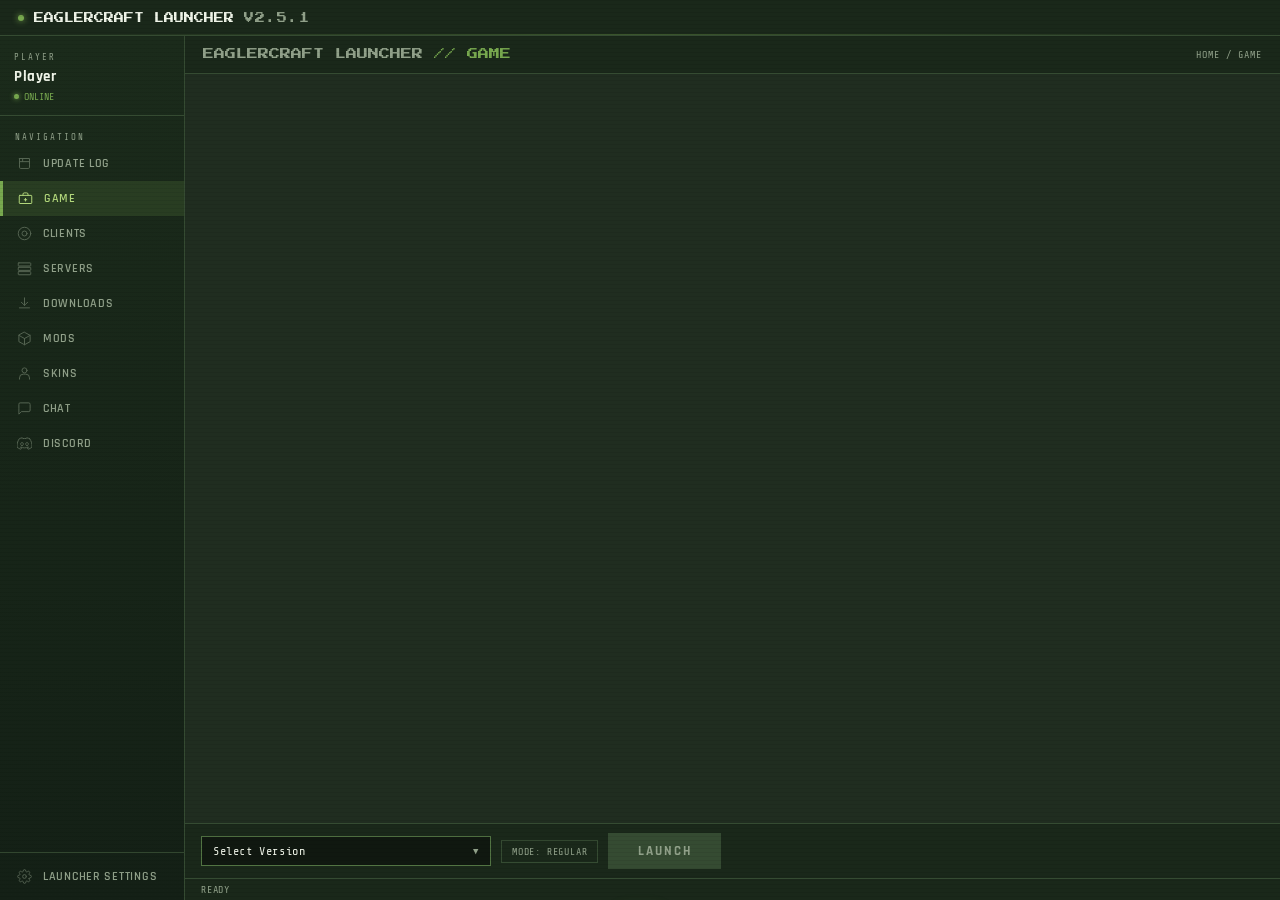
==== commit 40177fce: "Remove old creator credit and update rebrand changelog" ====
--- a/index.html
+++ b/index.html
@@ -512,7 +512,6 @@
 
       <div class="bottom-bar">
         <div class="status-line" id="status-line">READY</div>
-        <div class="credit">Built by Jon Stearns</div>
       </div>
     </div>
 
--- a/styles.css
+++ b/styles.css
@@ -0,0 +1,887 @@
+@import url('https://fonts.googleapis.com/css2?family=Press+Start+2P&family=Rajdhani:wght@500;600;700&family=Share+Tech+Mono&display=swap');
+
+/* ============================================================
+   GX-LAUNCHER 2.0 — SHARED STYLESHEET
+   ============================================================ */
+
+/* ===== THEME VARIABLES ===== */
+:root {
+  --ui-scale:    1;
+  --accent:      #78a94f;
+  --accent-hi:   #b2d77b;
+  --accent-dim:  #456b35;
+  --accent-glow: rgba(120,169,79,.2);
+  --bg:          #101810;
+  --bg2:         #172318;
+  --bg3:         #202d20;
+  --panel:       #1a281a;
+  --border:      #354b32;
+  --border2:     #527443;
+  --scroll:      #404040;
+  --line2:       #404040;
+  --text:        #d5dfcc;
+  --text-dim:    #91a18a;
+  --text-bright: #f0f5e9;
+  --hover:       rgba(255,255,255,0.035);
+  --mono:        'Share Tech Mono', monospace;
+  --sans:        'Rajdhani', 'Segoe UI', sans-serif;
+}
+
+/* Theme overrides — applied by applyTheme() in script.js */
+[data-theme="green"] {
+  --accent:      #00cc44;
+  --accent-hi:   #00ff55;
+  --accent-dim:  #006622;
+  --accent-glow: rgba(0, 180, 60, 0.15);
+  --border2:     #404040;
+}
+[data-theme="blood"] {
+  --accent:      #cc0000;
+  --accent-hi:   #ff4444;
+  --accent-dim:  #800000;
+  --accent-glow: rgba(200, 0, 0, 0.22);
+  --border2:     #4a0000;
+  --bg:          #070707;
+  --bg2:         #0b0b0b;
+  --bg3:         #101010;
+  --panel:       #0d0d0d;
+}
+[data-theme="midnight"] {
+  --accent:      #5566ff;
+  --accent-hi:   #7788ff;
+  --accent-dim:  #2233bb;
+  --accent-glow: rgba(80, 100, 255, 0.18);
+  --border2:     #1a2050;
+  --bg:          #070710;
+  --bg2:         #0c0c1a;
+  --bg3:         #111125;
+  --panel:       #0e0e1e;
+}
+[data-theme="ash"] {
+  --accent:      #999999;
+  --accent-hi:   #cccccc;
+  --accent-dim:  #555555;
+  --accent-glow: rgba(150, 150, 150, 0.15);
+  --border2:     #404040;
+}
+[data-theme="amber"] {
+  --accent:      #cc7700;
+  --accent-hi:   #ffaa00;
+  --accent-dim:  #7a4400;
+  --accent-glow: rgba(200, 120, 0, 0.18);
+  --border2:     #3a2200;
+  --bg:          #090600;
+  --bg2:         #100d00;
+  --bg3:         #181200;
+  --panel:       #130f00;
+}
+
+[data-theme="blue"] {
+  --accent:      #3d8bff;
+  --accent-hi:   #6aa8ff;
+  --accent-dim:  #1c4a99;
+  --accent-glow: rgba(60, 130, 255, 0.16);
+  --border2:     #404040;
+}
+[data-theme="amber-grey"] {
+  --accent:      #e07b00;
+  --accent-hi:   #ffa326;
+  --accent-dim:  #8a4a00;
+  --accent-glow: rgba(224, 123, 0, 0.16);
+  --border2:     #404040;
+}
+[data-theme="matrix"] {
+  --accent:      #00cc44;
+  --accent-hi:   #00ff55;
+  --accent-dim:  #006622;
+  --accent-glow: rgba(0, 180, 60, 0.15);
+  --bg:          #010a04;
+  --bg2:         #04110a;
+  --bg3:         #07180e;
+  --panel:       #05130a;
+  --border:      #12331f;
+  --border2:     #003318;
+  --text:        #9fd9b0;
+  --text-dim:    #2f6b44;
+  --text-bright: #d6ffe3;
+}
+
+[data-theme="light"] {
+  --accent:      #cc0000;
+  --accent-hi:   #e01010;
+  --accent-dim:  #e8a0a0;
+  --accent-glow: rgba(200, 0, 0, 0.12);
+  --bg:          #f1f1f1;
+  --bg2:         #e7e7e7;
+  --bg3:         #dddddd;
+  --panel:       #fafafa;
+  --border:      #cfcfcf;
+  --border2:     #b5b5b5;
+  --text:        #333333;
+  --text-dim:    #7a7a7a;
+  --text-bright: #111111;
+  --hover:       rgba(0,0,0,0.05);
+  --scroll:      #b5b5b5;
+  --line2:       #b5b5b5;
+}
+
+/* ===== RESET ===== */
+*, *::before, *::after { margin: 0; padding: 0; box-sizing: border-box; }
+
+/* ===== BODY ===== */
+html {
+  height: 100%;
+}
+
+body {
+  margin: 0;
+  padding: 0;
+  width: 100%;
+  height: 100%;
+  overflow: hidden;
+  background: var(--bg);
+  color: var(--text);
+  font-family: var(--sans);
+  display: flex;
+  flex-direction: column;
+}
+
+/* scanline overlay */
+body::before {
+  content: '';
+  position: fixed;
+  inset: 0;
+  background: repeating-linear-gradient(
+    0deg, transparent, transparent 3px,
+    rgba(0,0,0,0.055) 3px, rgba(0,0,0,0.055) 4px
+  );
+  pointer-events: none;
+  z-index: 9000;
+}
+
+/* ===== LAUNCHER SHELL ===== */
+.launcher {
+  width: 100%;
+  flex: 1;
+  min-height: 0;
+  display: flex;
+  flex-direction: column;
+  background: var(--bg2);
+  position: relative;
+  overflow: hidden;
+  zoom: var(--ui-scale);
+}
+
+/* ===== TITLE BAR ===== */
+.title-bar {
+  background: var(--panel);
+  border-bottom: 1px solid var(--border);
+  padding: 0 18px;
+  height: 36px;
+  display: flex;
+  align-items: center;
+  justify-content: space-between;
+  flex-shrink: 0;
+  position: relative;
+}
+.title-bar::after {
+  content: '';
+  position: absolute;
+  bottom: 0; left: 0; right: 0;
+  height: 1px;
+  background: linear-gradient(90deg, transparent 0%, var(--accent) 50%, transparent 100%);
+  opacity: 0.35;
+}
+.title-logo {
+  font-family: var(--mono);
+  font-size: 12px;
+  color: var(--accent);
+  letter-spacing: 0.18em;
+  text-transform: uppercase;
+  display: flex;
+  align-items: center;
+  gap: 10px;
+}
+.title-logo .ver {
+  color: var(--text-dim);
+  font-size: 10px;
+  letter-spacing: 0.1em;
+}
+.title-dot {
+  width: 6px;
+  height: 6px;
+  background: var(--accent);
+  border-radius: 50%;
+  box-shadow: 0 0 6px var(--accent);
+  animation: gx-pulse 2s ease-in-out infinite;
+}
+@keyframes gx-pulse {
+  0%, 100% { opacity: 1; }
+  50%       { opacity: 0.25; }
+}
+
+
+/* ===== CONTENT ROW ===== */
+.content {
+  display: flex;
+  flex: 1;
+  min-height: 0;
+  overflow: hidden;
+}
+
+/* ===== SIDEBAR ===== */
+.sidebar {
+  width: 185px;
+  flex-shrink: 0;
+  background: var(--panel);
+  border-right: 1px solid var(--border);
+  display: flex;
+  flex-direction: column;
+}
+.profile {
+  padding: 16px 14px 13px;
+  border-bottom: 1px solid var(--border);
+}
+.profile-label {
+  font-family: var(--mono);
+  font-size: 9px;
+  color: var(--text-dim);
+  text-transform: uppercase;
+  letter-spacing: 0.22em;
+  margin-bottom: 5px;
+}
+.profile-name {
+  font-size: 15px;
+  font-weight: 700;
+  color: var(--text-bright);
+  letter-spacing: 0.04em;
+  display: block;
+  white-space: nowrap;
+  overflow: hidden;
+  text-overflow: ellipsis;
+}
+.profile-status {
+  font-family: var(--mono);
+  font-size: 10px;
+  color: var(--accent);
+  display: flex;
+  align-items: center;
+  gap: 5px;
+  margin-top: 5px;
+}
+.status-dot {
+  width: 5px;
+  height: 5px;
+  background: var(--accent);
+  border-radius: 50%;
+  box-shadow: 0 0 5px var(--accent);
+  animation: gx-pulse 2s ease-in-out infinite;
+}
+
+/* Nav */
+nav { flex: 1; min-height: 0; padding: 6px 0; overflow-y: auto; }
+nav::-webkit-scrollbar { width: 3px; }
+nav::-webkit-scrollbar-thumb { background: var(--scroll); }
+
+.nav-section-label {
+  font-family: var(--mono);
+  font-size: 9px;
+  color: var(--text-dim);
+  text-transform: uppercase;
+  letter-spacing: 0.22em;
+  padding: 10px 15px 4px;
+}
+
+.nav-item {
+  display: flex;
+  align-items: center;
+  gap: 11px;
+  padding: 10px 15px;
+  cursor: pointer;
+  transition: background 0.13s, color 0.13s;
+  border-left: 2px solid transparent;
+  font-size: 12px;
+  font-weight: 600;
+  letter-spacing: 0.06em;
+  color: var(--text-dim);
+  text-transform: uppercase;
+  user-select: none;
+}
+.nav-item:hover {
+  background: var(--hover);
+  color: var(--text);
+}
+.nav-item.selected {
+  background: var(--accent-glow);
+  border-left-color: var(--accent);
+  color: var(--text-bright);
+}
+.nav-icon {
+  width: 17px;
+  height: 17px;
+  flex-shrink: 0;
+  opacity: 0.45;
+  transition: opacity 0.13s;
+}
+.nav-item:hover .nav-icon,
+.nav-item.selected .nav-icon { opacity: 1; }
+
+.nav-svg {
+  width: 15px;
+  height: 15px;
+  flex-shrink: 0;
+  fill: none;
+  stroke: currentColor;
+  stroke-width: 1.6;
+  stroke-linecap: round;
+  stroke-linejoin: round;
+  opacity: 0.5;
+  transition: opacity 0.13s;
+}
+.nav-item:hover .nav-svg,
+.nav-item.selected .nav-svg { opacity: 1; }
+
+.sidebar-bottom {
+  flex-shrink: 0;
+  border-top: 1px solid var(--border);
+  padding: 6px 0;
+}
+
+/* ===== MAIN PANEL ===== */
+.main-panel {
+  flex: 1;
+  min-width: 0;
+  min-height: 0;
+  display: flex;
+  flex-direction: column;
+  background: var(--bg3);
+  overflow: hidden;
+}
+
+/* TOP BAR */
+.top-bar {
+  background: var(--panel);
+  border-bottom: 1px solid var(--border);
+  padding: 0 18px;
+  height: 38px;
+  display: flex;
+  align-items: center;
+  justify-content: space-between;
+  flex-shrink: 0;
+}
+.game-title {
+  font-family: var(--mono);
+  font-size: 11px;
+  color: var(--text-dim);
+  text-transform: uppercase;
+  letter-spacing: 0.18em;
+}
+.game-title span { color: var(--accent); }
+.breadcrumb {
+  font-family: var(--mono);
+  font-size: 10px;
+  color: var(--text-dim);
+  letter-spacing: 0.1em;
+}
+
+/* ===== MAIN CONTENT AREA ===== */
+.main-content {
+  flex: 1;
+  position: relative;
+  overflow: hidden;
+  display: flex;
+  flex-direction: column;
+}
+
+/* hero image used on index / clients etc */
+.hero-image {
+  width: 100%;
+  height: 100%;
+  object-fit: cover;
+  object-position: center top;
+  display: block;
+  opacity: 0.45;
+  filter: saturate(0.25) brightness(0.8);
+  position: absolute;
+  inset: 0;
+}
+
+
+/* ===== LAUNCH BAR (index.html bottom) ===== */
+.launch-bar {
+  flex-shrink: 0;
+  background: var(--panel);
+  border-top: 1px solid var(--border);
+  padding: 9px 16px;
+  display: flex;
+  align-items: center;
+  gap: 10px;
+  position: relative;
+  z-index: 10;
+}
+
+/* Version selector */
+.version-wrapper {
+  position: relative;
+  flex: 1;
+  max-width: 290px;
+}
+.version-select {
+  width: 100%;
+  background: var(--bg);
+  border: 1px solid var(--border2);
+  color: var(--text-bright);
+  font-family: var(--mono);
+  font-size: 12px;
+  padding: 7px 11px;
+  cursor: pointer;
+  user-select: none;
+  display: flex;
+  align-items: center;
+  justify-content: space-between;
+  transition: border-color 0.13s, background 0.13s;
+  letter-spacing: 0.05em;
+}
+.version-select:hover,
+.version-select.open {
+  border-color: var(--accent);
+  background: var(--bg3);
+}
+.version-select .chevron {
+  font-size: 9px;
+  color: var(--text-dim);
+  transition: transform 0.15s;
+  flex-shrink: 0;
+}
+.version-select.open .chevron { transform: rotate(180deg); }
+
+.version-dropdown {
+  position: absolute;
+  bottom: calc(100% + 3px);
+  left: 0;
+  right: 0;
+  background: var(--bg2);
+  border: 1px solid var(--border2);
+  max-height: 230px;
+  overflow-y: auto;
+  display: none;
+  z-index: 1000;
+  box-shadow: 0 -10px 35px rgba(0,0,0,0.75);
+}
+.version-dropdown.open { display: block; }
+
+.version-search-wrap {
+  position: sticky;
+  top: 0;
+  z-index: 2;
+  background: var(--bg2);
+  border-bottom: 1px solid var(--line2);
+  padding: 7px;
+}
+.version-search-input {
+  width: 100%;
+  box-sizing: border-box;
+  background: var(--bg);
+  border: 1px solid var(--border2);
+  color: var(--text-bright);
+  font-family: var(--mono);
+  font-size: 11px;
+  padding: 6px 9px;
+  outline: none;
+  letter-spacing: 0.03em;
+}
+.version-search-input:focus { border-color: var(--accent); }
+.version-search-input::placeholder { color: var(--text-dim); }
+
+.version-dropdown::-webkit-scrollbar { width: 5px; }
+.version-dropdown::-webkit-scrollbar-track { background: var(--bg); }
+.version-dropdown::-webkit-scrollbar-thumb { background: var(--scroll); border-radius: 3px; }
+.version-dropdown { scrollbar-width: thin; scrollbar-color: var(--scroll) var(--bg); }
+
+.version-group-label {
+  font-family: var(--mono);
+  font-size: 9px;
+  color: var(--text-dim);
+  text-transform: uppercase;
+  letter-spacing: 0.22em;
+  padding: 8px 11px 4px;
+  border-top: 1px solid var(--border);
+}
+.version-group-label:first-child { border-top: none; }
+
+.version-option {
+  display: flex;
+  align-items: center;
+  gap: 9px;
+  padding: 7px 11px;
+  cursor: pointer;
+  font-family: var(--mono);
+  font-size: 11px;
+  color: var(--text);
+  transition: background 0.1s;
+}
+.version-option:hover { background: var(--accent-glow); color: var(--text-bright); }
+.version-option.active-ver { color: var(--accent); }
+.version-option img {
+  width: 18px;
+  height: 18px;
+  image-rendering: pixelated;
+  flex-shrink: 0;
+}
+.version-badge {
+  margin-left: auto;
+  font-size: 9px;
+  color: var(--text-dim);
+  border: 1px solid var(--border);
+  padding: 1px 4px;
+}
+.version-badge.wasm { color: var(--accent); border-color: var(--border2); }
+
+/* Launch mode badge */
+.launch-mode-badge {
+  font-family: var(--mono);
+  font-size: 10px;
+  color: var(--text-dim);
+  border: 1px solid var(--border);
+  padding: 5px 10px;
+  cursor: pointer;
+  transition: border-color 0.13s, color 0.13s;
+  white-space: nowrap;
+  letter-spacing: 0.08em;
+}
+.launch-mode-badge:hover { border-color: var(--accent); color: var(--accent); }
+
+/* Play button */
+.play-button {
+  background: var(--accent);
+  border: none;
+  color: #fff;
+  font-family: var(--sans);
+  font-size: 13px;
+  font-weight: 700;
+  letter-spacing: 0.14em;
+  text-transform: uppercase;
+  padding: 0 30px;
+  height: 36px;
+  cursor: pointer;
+  clip-path: polygon(7px 0%, 100% 0%, calc(100% - 7px) 100%, 0% 100%);
+  transition: background 0.13s, box-shadow 0.13s;
+  white-space: nowrap;
+  flex-shrink: 0;
+}
+.play-button:hover {
+  background: var(--accent-hi);
+  box-shadow: 0 0 18px var(--accent-glow);
+}
+.play-button:disabled {
+  background: var(--border);
+  color: var(--text-dim);
+  cursor: not-allowed;
+  clip-path: none;
+  box-shadow: none;
+}
+
+/* ===== BOTTOM BAR ===== */
+.bottom-bar {
+  background: var(--panel);
+  border-top: 1px solid var(--border);
+  padding: 5px 16px;
+  display: flex;
+  align-items: center;
+  justify-content: space-between;
+  flex-shrink: 0;
+}
+.status-line {
+  font-family: var(--mono);
+  font-size: 10px;
+  color: var(--text-dim);
+  letter-spacing: 0.08em;
+}
+.status-line .hl { color: var(--accent); }
+.credit {
+  font-family: var(--mono);
+  font-size: 10px;
+  color: var(--text-dim);
+}
+
+/* ===== GENERIC PLACEHOLDER PAGE ===== */
+.placeholder-page {
+  flex: 1;
+  display: flex;
+  align-items: center;
+  justify-content: center;
+  flex-direction: column;
+  gap: 14px;
+  color: var(--text-dim);
+}
+.placeholder-page .pg-icon { font-size: 38px; opacity: 0.12; }
+.placeholder-page .pg-msg {
+  font-family: var(--mono);
+  font-size: 11px;
+  color: var(--text-dim);
+  text-align: center;
+  line-height: 1.7;
+}
+.placeholder-page .pg-msg .hl { color: var(--accent); }
+
+/* ===== SETTINGS PAGE ===== */
+.settings-scroll {
+  flex: 1;
+  overflow-y: auto;
+  padding: 26px 30px;
+}
+.settings-scroll::-webkit-scrollbar { width: 5px; }
+.settings-scroll::-webkit-scrollbar-track { background: var(--bg3); }
+.settings-scroll::-webkit-scrollbar-thumb { background: var(--scroll); border-radius: 3px; }
+.settings-scroll { scrollbar-width: thin; scrollbar-color: var(--scroll) var(--bg3); }
+
+.settings-section { margin-bottom: 30px; }
+.settings-section-title {
+  font-family: var(--mono);
+  font-size: 9px;
+  color: var(--accent);
+  text-transform: uppercase;
+  letter-spacing: 0.28em;
+  margin-bottom: 12px;
+  display: flex;
+  align-items: center;
+  gap: 10px;
+}
+.settings-section-title::after {
+  content: '';
+  flex: 1;
+  height: 1px;
+  background: var(--border);
+}
+
+.settings-row {
+  display: flex;
+  align-items: center;
+  justify-content: space-between;
+  padding: 13px 15px;
+  background: var(--panel);
+  border: 1px solid var(--border);
+  margin-bottom: 3px;
+  gap: 20px;
+  transition: border-color 0.13s;
+}
+.settings-row:hover { border-color: var(--border2); }
+.settings-label {
+  font-size: 13px;
+  font-weight: 600;
+  color: var(--text-bright);
+  letter-spacing: 0.04em;
+}
+.settings-desc {
+  font-family: var(--mono);
+  font-size: 9px;
+  color: var(--text-dim);
+  margin-top: 3px;
+  letter-spacing: 0.05em;
+}
+
+/* Theme swatches */
+.theme-grid {
+  display: grid;
+  grid-template-columns: repeat(5, 1fr);
+  gap: 6px;
+  margin-top: 10px;
+}
+.theme-swatch {
+  padding: 9px 6px;
+  border: 1px solid var(--border);
+  cursor: pointer;
+  text-align: center;
+  font-family: var(--mono);
+  font-size: 9px;
+  color: var(--text-dim);
+  transition: border-color 0.13s, color 0.13s;
+  display: flex;
+  flex-direction: column;
+  align-items: center;
+  gap: 6px;
+  letter-spacing: 0.08em;
+  text-transform: uppercase;
+}
+.theme-swatch:hover { border-color: var(--text-dim); color: var(--text); }
+.theme-swatch.selected { border-color: var(--accent); color: var(--accent); }
+.swatch-dot {
+  width: 18px;
+  height: 18px;
+  border-radius: 50%;
+}
+
+/* Launch mode cards */
+.mode-grid {
+  display: grid;
+  grid-template-columns: repeat(3, 1fr);
+  gap: 6px;
+  margin-top: 10px;
+}
+.mode-card {
+  padding: 13px 12px;
+  border: 1px solid var(--border);
+  cursor: pointer;
+  transition: border-color 0.13s, background 0.13s;
+  background: var(--panel);
+}
+.mode-card:hover { border-color: var(--border2); }
+.mode-card.selected {
+  border-color: var(--accent);
+  background: var(--accent-glow);
+}
+.mode-card-title {
+  font-size: 12px;
+  font-weight: 700;
+  color: var(--text-bright);
+  letter-spacing: 0.06em;
+  margin-bottom: 5px;
+  text-transform: uppercase;
+}
+.mode-card.selected .mode-card-title { color: var(--accent); }
+.mode-card-desc {
+  font-family: var(--mono);
+  font-size: 9px;
+  color: var(--text-dim);
+  line-height: 1.55;
+}
+
+/* Settings input + button */
+.settings-input {
+  background: var(--bg);
+  border: 1px solid var(--border);
+  color: var(--text-bright);
+  font-family: var(--mono);
+  font-size: 12px;
+  padding: 7px 11px;
+  width: 220px;
+  outline: none;
+  transition: border-color 0.13s;
+}
+.settings-input:focus { border-color: var(--accent); }
+
+.settings-btn {
+  background: var(--accent);
+  border: none;
+  color: #fff;
+  font-family: var(--sans);
+  font-size: 12px;
+  font-weight: 700;
+  letter-spacing: 0.1em;
+  text-transform: uppercase;
+  padding: 7px 18px;
+  cursor: pointer;
+  transition: background 0.13s;
+}
+.settings-btn:hover { background: var(--accent-hi); }
+
+/* Toggle */
+.toggle {
+  position: relative;
+  width: 36px;
+  height: 19px;
+  cursor: pointer;
+  flex-shrink: 0;
+}
+.toggle input { opacity: 0; width: 0; height: 0; position: absolute; }
+.toggle-slider {
+  position: absolute;
+  inset: 0;
+  background: var(--border);
+  border-radius: 10px;
+  transition: background 0.2s;
+}
+.toggle-slider::before {
+  content: '';
+  position: absolute;
+  width: 13px;
+  height: 13px;
+  left: 3px;
+  top: 3px;
+  background: var(--text-dim);
+  border-radius: 50%;
+  transition: transform 0.2s, background 0.2s;
+}
+.toggle input:checked + .toggle-slider { background: var(--accent-dim); }
+.toggle input:checked + .toggle-slider::before {
+  transform: translateX(17px);
+  background: var(--accent);
+}
+
+/* ===== TOAST ===== */
+.toast {
+  position: fixed;
+  bottom: 22px;
+  left: 50%;
+  transform: translateX(-50%) translateY(55px);
+  background: var(--panel);
+  border: 1px solid var(--accent);
+  color: var(--text-bright);
+  font-family: var(--mono);
+  font-size: 11px;
+  padding: 9px 20px;
+  z-index: 9999;
+  transition: transform 0.28s ease;
+  box-shadow: 0 0 20px var(--accent-glow);
+  white-space: nowrap;
+  letter-spacing: 0.06em;
+}
+.toast.show { transform: translateX(-50%) translateY(0); }
+.toast.error { border-color: #ff1744; color: #ff5555; }
+
+/* ===== LOADING OVERLAY ===== */
+.loading-overlay {
+  position: fixed;
+  inset: 0;
+  background: rgba(0,0,0,0.88);
+  z-index: 9990;
+  display: none;
+  align-items: center;
+  justify-content: center;
+  flex-direction: column;
+  gap: 14px;
+}
+.loading-overlay.active { display: flex; }
+.loading-text {
+  font-family: var(--mono);
+  font-size: 12px;
+  color: var(--accent);
+  letter-spacing: 0.18em;
+  animation: gx-blink 1s steps(1) infinite;
+}
+@keyframes gx-blink { 0%,100%{opacity:1} 50%{opacity:0.15} }
+.loading-bar-wrap {
+  width: 260px;
+  height: 2px;
+  background: var(--border);
+}
+.loading-bar {
+  height: 100%;
+  background: var(--accent);
+  width: 0%;
+  transition: width 0.08s;
+  box-shadow: 0 0 8px var(--accent);
+}
+
+/* ===== CUSTOM HTML UPLOAD ===== */
+.upload-option {
+  display: flex;
+  align-items: center;
+  gap: 9px;
+  padding: 7px 11px;
+  cursor: pointer;
+  font-family: var(--mono);
+  font-size: 11px;
+  color: var(--accent-hi);
+  border-bottom: 1px solid var(--border);
+  transition: background 0.1s;
+}
+.upload-option:hover { background: var(--accent-glow); color: var(--text-bright); }
+.upload-option .up-ico { width: 18px; text-align: center; font-size: 14px; flex-shrink: 0; }
+
+:root{--accent:#78a94f;--accent-hi:#b2d77b;--accent-dim:#456b35;--accent-glow:rgba(120,169,79,.2);--bg:#101810;--bg2:#172318;--bg3:#202d20;--panel:#1a281a;--border:#354b32;--border2:#527443;--text:#d5dfcc;--text-dim:#91a18a;--text-bright:#f0f5e9;--scroll:#58724c;--line2:#354b32}
+[data-theme="default"],[data-theme="blood"]{--accent:#78a94f;--accent-hi:#b2d77b;--accent-dim:#456b35;--accent-glow:rgba(120,169,79,.2);--bg:#101810;--bg2:#172318;--bg3:#202d20;--panel:#1a281a;--border:#354b32;--border2:#527443;--text:#d5dfcc;--text-dim:#91a18a;--text-bright:#f0f5e9}
+.title-logo,.game-title,.mods-title,.sk-title,.dl-title{font-family:'Press Start 2P',monospace;letter-spacing:0}.title-logo{font-size:10px;color:var(--text-bright)}
+.launcher{background:linear-gradient(135deg,#172318,#111b12 55%,#1d2b1b)}.sidebar{background:linear-gradient(180deg,#1b2b1b,#142016)}
+.nav-item.selected{background:rgba(120,169,79,.16);border-left:3px solid var(--accent);color:var(--accent-hi)}.nav-item:hover,.version-option:hover,.theme-swatch:hover{background:rgba(120,169,79,.12)}
+body{background-color:#101810;background-image:linear-gradient(rgba(255,255,255,.012) 1px,transparent 1px),linear-gradient(90deg,rgba(255,255,255,.012) 1px,transparent 1px);background-size:16px 16px}
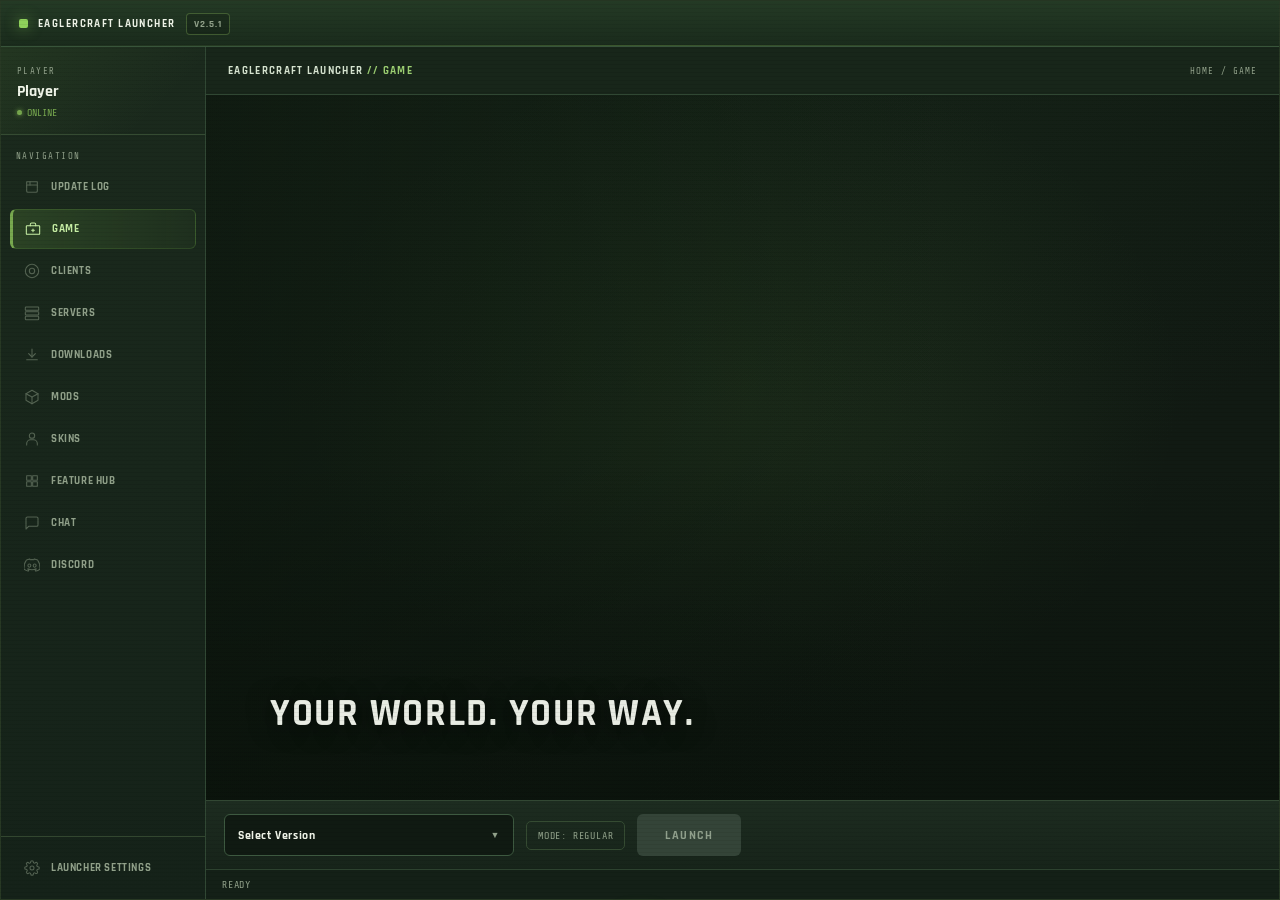
==== commit 4b91244b: "Add Feature Hub to launcher navigation" ====
--- a/index.html
+++ b/index.html
@@ -95,6 +95,10 @@
           <svg class="nav-svg" viewBox="0 0 24 24"><circle cx="12" cy="7" r="4"/><path d="M4 21v-2a6 6 0 0 1 6-6h4a6 6 0 0 1 6 6v2"/></svg>
           Skins
         </div>
+        <div class="nav-item" onclick="window.location.href='feature-hub.html'">
+          <svg class="nav-svg" viewBox="0 0 24 24"><path d="M4 4h7v7H4zM13 4h7v7h-7zM4 13h7v7H4zM13 13h7v7h-7z"/></svg>
+          Feature Hub
+        </div>
         <div class="nav-item" onclick="redirectToChat()">
           <svg class="nav-svg" viewBox="0 0 24 24"><path d="M21 15a2 2 0 01-2 2H7l-4 4V5a2 2 0 012-2h14a2 2 0 012 2z"/></svg>
           Chat
--- a/styles.css
+++ b/styles.css
@@ -885,3 +885,318 @@
 .launcher{background:linear-gradient(135deg,#172318,#111b12 55%,#1d2b1b)}.sidebar{background:linear-gradient(180deg,#1b2b1b,#142016)}
 .nav-item.selected{background:rgba(120,169,79,.16);border-left:3px solid var(--accent);color:var(--accent-hi)}.nav-item:hover,.version-option:hover,.theme-swatch:hover{background:rgba(120,169,79,.12)}
 body{background-color:#101810;background-image:linear-gradient(rgba(255,255,255,.012) 1px,transparent 1px),linear-gradient(90deg,rgba(255,255,255,.012) 1px,transparent 1px);background-size:16px 16px}
+
+
+/* ===== EAGLERCRAFT LAUNCHER — POLISHED INTERFACE ===== */
+:root {
+  --accent: #79b84b;
+  --accent-hi: #a5d96d;
+  --accent-dim: #416b2d;
+  --accent-glow: rgba(121,184,75,.18);
+  --bg: #101710;
+  --bg2: #172319;
+  --bg3: #1c2b1e;
+  --panel: #19271b;
+  --border: #2d422f;
+  --border2: #496b42;
+  --text: #dce7d7;
+  --text-dim: #91a18d;
+  --text-bright: #f5f8f1;
+  --scroll: #54744a;
+  --line2: #2d422f;
+}
+
+html { color-scheme: dark; }
+body {
+  background-color: #0d150f;
+  background-image:
+    radial-gradient(ellipse at 50% -20%, rgba(91,143,63,.17), transparent 55%),
+    linear-gradient(rgba(255,255,255,.018) 1px, transparent 1px),
+    linear-gradient(90deg, rgba(255,255,255,.018) 1px, transparent 1px);
+  background-size: auto, 24px 24px, 24px 24px;
+  color: var(--text);
+  -webkit-font-smoothing: antialiased;
+}
+.launcher {
+  background: #121d14;
+  border: 1px solid rgba(139,180,113,.18);
+  box-shadow: 0 24px 80px rgba(0,0,0,.48), 0 0 0 1px rgba(0,0,0,.35);
+}
+.title-bar {
+  min-height: 46px;
+  background: linear-gradient(180deg,#243a25,#1a2b1c);
+  border-bottom: 1px solid #38543a;
+}
+.title-logo {
+  display: flex;
+  align-items: center;
+  gap: 10px;
+  font-family: var(--sans);
+  font-size: 11px;
+  font-weight: 900;
+  letter-spacing: .13em;
+}
+.title-dot {
+  width: 9px;
+  height: 9px;
+  border-radius: 2px;
+  background: #8fd15b;
+  box-shadow: 0 0 14px rgba(143,209,91,.55);
+}
+.ver {
+  padding: 4px 7px;
+  border: 1px solid rgba(165,217,109,.28);
+  border-radius: 4px;
+  color: #b8d99e;
+  background: rgba(0,0,0,.15);
+  font-size: 9px;
+  letter-spacing: .04em;
+}
+.sidebar {
+  width: 205px;
+  background: linear-gradient(180deg,#1b2a1d,#152219);
+  border-right: 1px solid #314834;
+}
+.profile {
+  padding: 19px 16px 16px;
+  background: linear-gradient(135deg,rgba(121,184,75,.09),transparent 75%);
+}
+.profile-label,.nav-section-label {
+  letter-spacing: .16em;
+  font-size: 9px;
+}
+.profile-name {
+  font-size: 16px;
+  letter-spacing: 0;
+}
+.nav-item {
+  margin: 2px 9px;
+  padding: 11px 12px;
+  border: 1px solid transparent;
+  border-left: 2px solid transparent;
+  border-radius: 6px;
+  font-family: var(--sans);
+  font-size: 11px;
+  font-weight: 750;
+  letter-spacing: .055em;
+  transition: background .18s ease,border-color .18s ease,transform .18s ease,color .18s ease;
+}
+.nav-item:hover {
+  background: rgba(255,255,255,.045);
+  border-color: rgba(255,255,255,.045);
+  transform: translateX(2px);
+}
+.nav-item.selected {
+  background: linear-gradient(90deg,rgba(121,184,75,.19),rgba(121,184,75,.055));
+  border: 1px solid rgba(121,184,75,.2);
+  border-left: 3px solid var(--accent);
+  color: #c6eea4;
+}
+.nav-svg { width: 16px; height: 16px; }
+.sidebar-bottom { padding: 9px 0; }
+.top-bar {
+  height: 48px;
+  padding: 0 22px;
+  background: rgba(25,39,27,.94);
+  border-bottom-color: #304733;
+}
+.game-title {
+  font-family: var(--sans);
+  font-size: 11px;
+  font-weight: 850;
+  letter-spacing: .12em;
+  color: #d7e5d1;
+}
+.game-title span { color: #9ccf72; }
+.breadcrumb { font-size: 9px; letter-spacing: .12em; }
+.main-panel { background: #111b13; }
+.main-content {
+  background:
+    radial-gradient(ellipse at 50% 42%,rgba(88,139,58,.12),transparent 58%),
+    linear-gradient(145deg,#1b2c1d,#111a13 70%);
+}
+.hero-image {
+  opacity: .54;
+  filter: saturate(.72) brightness(.66) contrast(1.08);
+  object-position: center 42%;
+}
+.hero-overlay {
+  position: absolute;
+  inset: 0;
+  z-index: 1;
+  pointer-events: none;
+  background:
+    linear-gradient(90deg,rgba(9,17,10,.58),transparent 70%),
+    linear-gradient(0deg,rgba(9,17,10,.64),transparent 48%,rgba(9,17,10,.1));
+}
+.main-content::after {
+  content: "YOUR WORLD. YOUR WAY.";
+  position: absolute;
+  z-index: 2;
+  left: clamp(22px,5vw,76px);
+  bottom: clamp(28px,7vh,76px);
+  color: rgba(246,250,241,.94);
+  font-family: var(--sans);
+  font-size: clamp(19px,3.2vw,38px);
+  line-height: 1.15;
+  font-weight: 950;
+  letter-spacing: .045em;
+  text-shadow: 0 3px 24px rgba(0,0,0,.7);
+  pointer-events: none;
+}
+.launch-bar {
+  padding: 13px 18px;
+  gap: 12px;
+  background: linear-gradient(180deg,#1d2c20,#17241a);
+  border-top: 1px solid #354c36;
+}
+.version-select {
+  min-height: 42px;
+  border-radius: 6px;
+  padding: 10px 13px;
+  background: #101a12;
+  border-color: #3d5940;
+  font-family: var(--sans);
+  font-size: 12px;
+  font-weight: 650;
+}
+.version-select:hover,.version-select.open {
+  border-color: #86bd5c;
+  box-shadow: 0 0 0 3px rgba(121,184,75,.09);
+}
+.version-dropdown {
+  border: 1px solid #486548;
+  border-radius: 8px;
+  overflow: auto;
+  box-shadow: 0 18px 44px rgba(0,0,0,.55);
+}
+.version-search-input {
+  border-radius: 5px;
+  padding: 9px 10px;
+}
+.version-option {
+  min-height: 38px;
+  padding: 8px 12px;
+  font-family: var(--sans);
+  font-size: 12px;
+}
+.version-option:hover { background: rgba(121,184,75,.14); }
+.version-badge {
+  border-radius: 4px;
+  padding: 3px 6px;
+  font-weight: 750;
+}
+.launch-mode-badge {
+  border-radius: 5px;
+  padding: 8px 11px;
+}
+.play-button {
+  min-height: 42px;
+  padding: 0 28px;
+  border-radius: 6px;
+  clip-path: none;
+  background: linear-gradient(180deg,#8bc956,#639d3b);
+  color: #10200e;
+  font-family: var(--sans);
+  font-size: 12px;
+  font-weight: 900;
+  letter-spacing: .12em;
+  box-shadow: 0 3px 0 #3f6e2d,0 8px 18px rgba(0,0,0,.2);
+  transition: transform .16s ease,filter .16s ease,box-shadow .16s ease;
+}
+.play-button:hover {
+  background: linear-gradient(180deg,#a4dc70,#78b54b);
+  transform: translateY(-1px);
+  box-shadow: 0 4px 0 #3f6e2d,0 10px 24px rgba(80,145,49,.2);
+}
+.play-button:active { transform: translateY(2px); box-shadow: 0 1px 0 #3f6e2d; }
+.play-button:disabled { background: #344438; color: #91a18d; box-shadow: none; }
+button,.settings-btn,.settings-input,.theme-swatch,.mode-card { border-radius: 6px; }
+button:focus-visible,[role="button"]:focus-visible,.nav-item:focus-visible,input:focus-visible {
+  outline: 2px solid #a5d96d;
+  outline-offset: 3px;
+}
+.settings-scroll { padding: 30px clamp(18px,4vw,44px); }
+.settings-row,.mode-card {
+  border-radius: 7px;
+  background: linear-gradient(145deg,rgba(34,52,36,.9),rgba(24,38,27,.9));
+}
+.settings-row { padding: 15px 17px; }
+.settings-row:hover,.mode-card:hover { border-color: #587d4e; }
+.mode-card { padding: 16px; }
+.mode-card.selected {
+  border-color: #83bd59;
+  box-shadow: inset 0 0 0 1px rgba(131,189,89,.16);
+}
+.settings-input {
+  border-radius: 5px;
+  min-height: 38px;
+}
+.settings-btn {
+  border-radius: 5px;
+  min-height: 36px;
+  background: linear-gradient(180deg,#83bd59,#639b3e);
+  color: #10200e;
+}
+.bottom-bar {
+  min-height: 30px;
+  padding: 6px 16px;
+  background: #142017;
+  border-top-color: #2d422f;
+}
+.toast {
+  border-radius: 8px;
+  backdrop-filter: blur(14px);
+}
+.loading-overlay { background: rgba(7,13,8,.94); }
+.loading-bar-wrap { border-radius: 99px; overflow: hidden; height: 4px; }
+.loading-bar { background: linear-gradient(90deg,#5f9e3c,#a5d96d); }
+
+@media (max-width: 760px) {
+  .sidebar { width: 164px; }
+  .profile { padding: 14px 12px; }
+  .nav-item { margin: 2px 6px; padding: 10px 9px; gap: 8px; font-size: 10px; }
+  .top-bar { padding: 0 13px; }
+  .launch-bar { padding: 10px 12px; gap: 8px; }
+  .version-wrapper { max-width: none; min-width: 0; }
+  .launch-mode-badge { display: none; }
+  .play-button { padding: 0 18px; }
+}
+@media (max-width: 540px) {
+  .title-bar { min-height: 42px; padding: 0 12px; }
+  .title-logo { font-size: 9px; letter-spacing: .08em; }
+  .title-controls { gap: 5px; }
+  .content { min-height: 0; }
+  .sidebar { width: 58px; }
+  .profile { padding: 12px 5px; text-align: center; }
+  .profile-label,.profile-name { display: none; }
+  .profile-status { justify-content: center; font-size: 0; margin-top: 0; }
+  .status-dot { width: 8px; height: 8px; }
+  nav { padding: 8px 0; }
+  .nav-section-label { display: none; }
+  .nav-item {
+    justify-content: center;
+    margin: 4px 5px;
+    padding: 12px 4px;
+    min-height: 42px;
+    font-size: 0;
+    border-radius: 7px;
+  }
+  .nav-svg { width: 19px; height: 19px; opacity: .8; }
+  .sidebar-bottom .nav-item { font-size: 0; }
+  .top-bar { height: 42px; }
+  .game-title { font-size: 9px; }
+  .breadcrumb { font-size: 8px; }
+  .main-content::after { left: 18px; bottom: 24px; font-size: clamp(17px,5vw,25px); }
+  .launch-bar { padding: 9px; gap: 7px; }
+  .version-select { min-height: 40px; font-size: 10px; padding: 8px; }
+  .play-button { min-height: 40px; padding: 0 13px; font-size: 10px; letter-spacing: .08em; }
+  .settings-scroll { padding: 18px 12px; }
+  .settings-row { align-items: flex-start; gap: 10px; padding: 12px; }
+  .settings-input { width: min(190px,48vw); }
+  .theme-grid { grid-template-columns: repeat(3,minmax(0,1fr)); }
+  .mode-grid { grid-template-columns: 1fr; }
+}
+@media (prefers-reduced-motion: reduce) {
+  *,*::before,*::after { scroll-behavior: auto !important; animation-duration: .01ms !important; animation-iteration-count: 1 !important; transition-duration: .01ms !important; }
+}
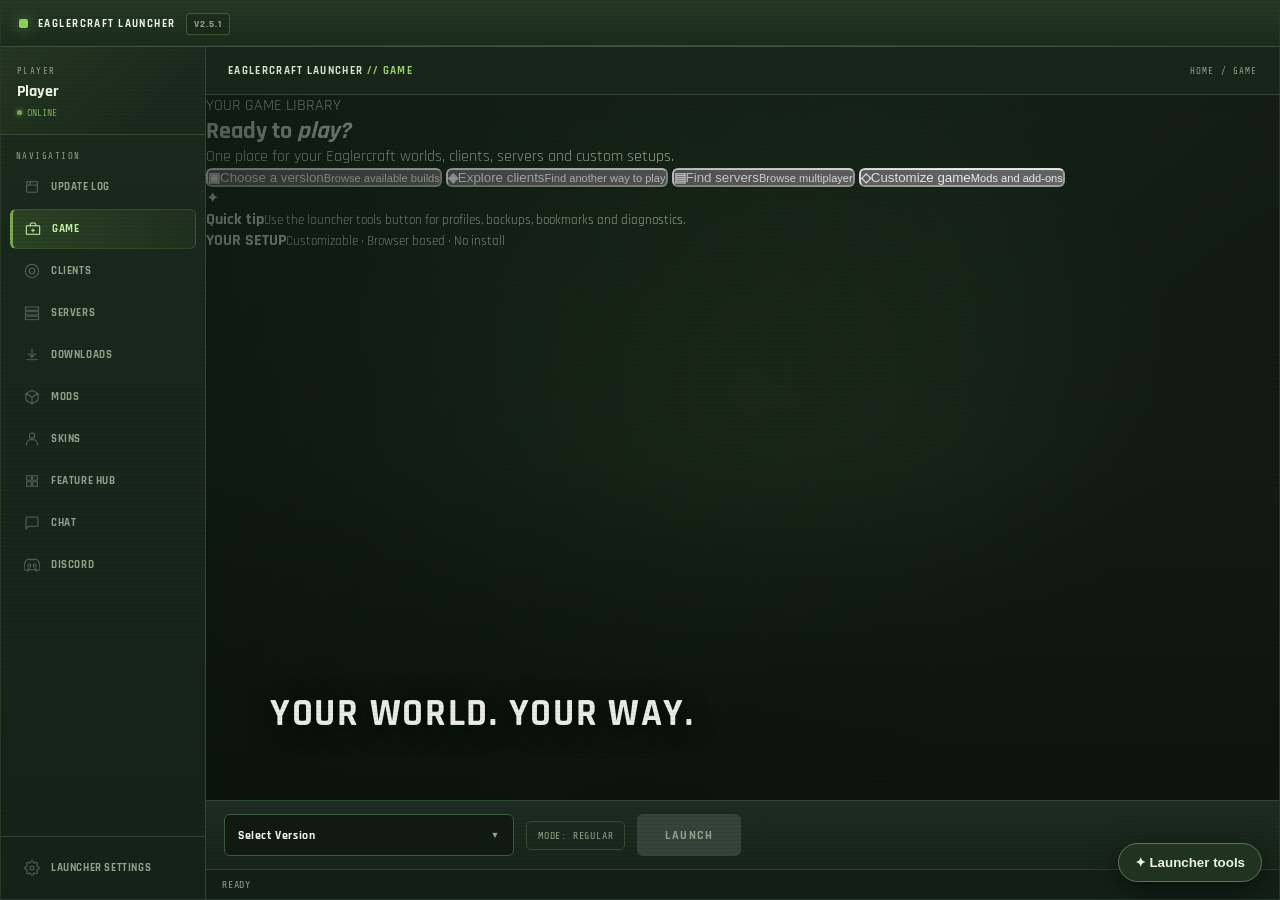
==== commit 3d6e6c4d: "Revamp launcher home dashboard and load global control center" ====
--- a/index.html
+++ b/index.html
@@ -38,6 +38,7 @@
   <link rel="icon" type="image/png" href="resources/main.png">
   <link rel="stylesheet" href="styles.css">
   <script src="script.js" defer></script>
+  <script src="launcher-core.js" defer></script>
 </head>
 <body>
 
@@ -129,6 +130,21 @@
         <!-- Background art -->
         <img src="./resources/fixed2.png" alt="" class="hero-image" onerror="this.style.display='none'">
         <div class="hero-overlay"></div>
+        <section class="home-dashboard">
+          <div class="home-eyebrow"><span class="home-live-dot"></span> YOUR GAME LIBRARY</div>
+          <h1>Ready to <em>play?</em></h1>
+          <p class="home-subtitle">One place for your Eaglercraft worlds, clients, servers and custom setups.</p>
+          <div class="home-actions">
+            <button class="home-action primary" onclick="document.getElementById('version-select').click();document.getElementById('version-dropdown').classList.add('open')"><b>▣</b><span>Choose a version<small>Browse available builds</small></span></button>
+            <button class="home-action" onclick="redirectToClients()"><b>◈</b><span>Explore clients<small>Find another way to play</small></span></button>
+            <button class="home-action" onclick="redirectToServers()"><b>▤</b><span>Find servers<small>Browse multiplayer</small></span></button>
+            <button class="home-action" onclick="redirectToMods()"><b>◇</b><span>Customize game<small>Mods and add-ons</small></span></button>
+          </div>
+          <div class="home-bottom-row">
+            <div class="home-tip"><span class="home-tip-icon">✦</span><div><strong>Quick tip</strong><small>Use the launcher tools button for profiles, backups, bookmarks and diagnostics.</small></div></div>
+            <div class="home-version-count"><strong>YOUR SETUP</strong><small>Customizable · Browser based · No install</small></div>
+          </div>
+        </section>
       </div>
 
       <!-- LAUNCH BAR -->
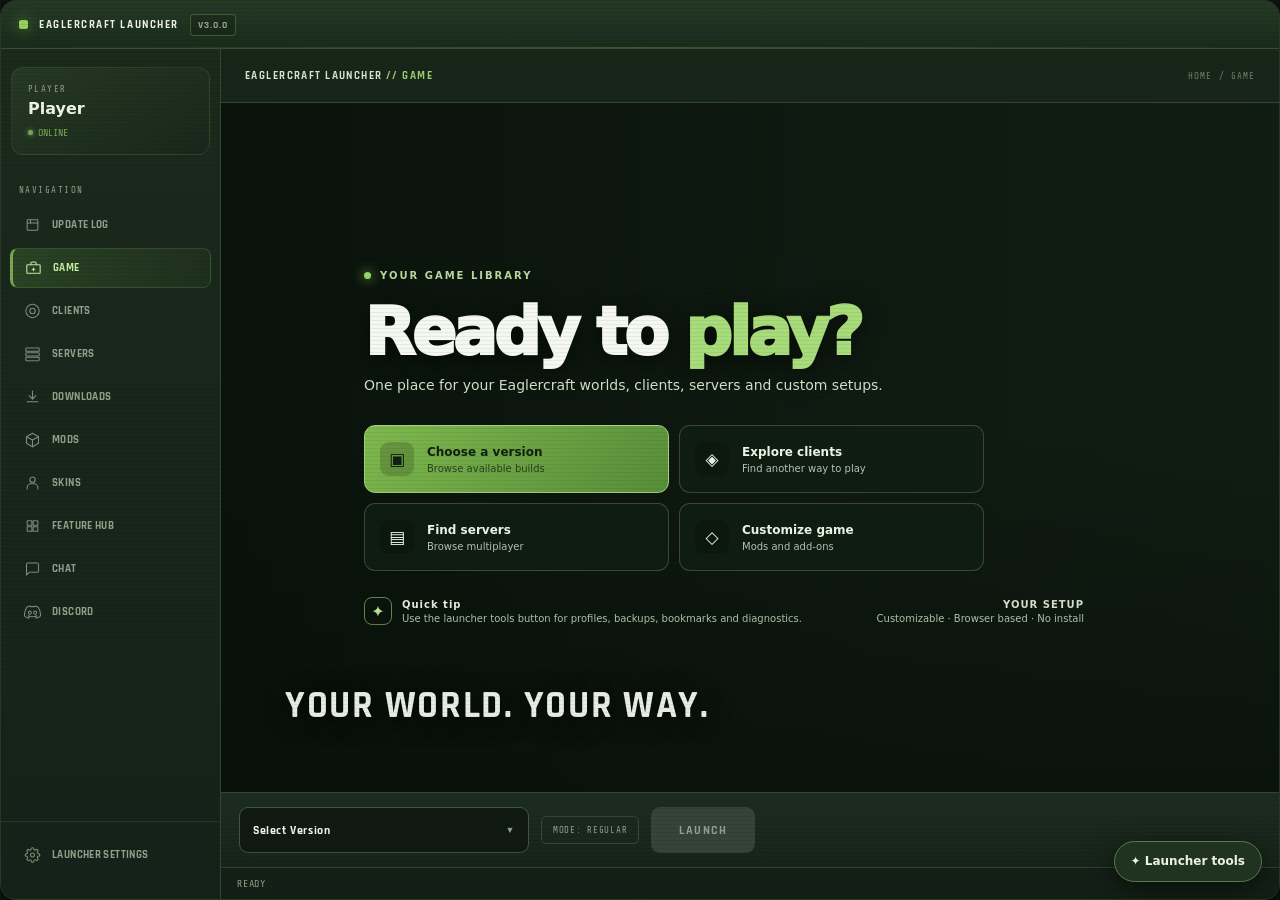
==== commit e6326e17: "Prepare EaglerCraft Launcher 3.0.0 release" ====
--- a/index.html
+++ b/index.html
@@ -4,30 +4,30 @@
   <meta charset="UTF-8">
   <meta name="viewport" content="width=device-width, initial-scale=1.0">
   <title>EaglerCraft Launcher</title>
-  <meta name="description" content="EaglerCraft Launcher is a free browser-based Eaglercraft launcher. Play Eaglercraft 1.5.2, 1.8.8 and 1.12 clients, beta clients and servers, with mods, skins and downloads. Minecraft in your browser, no install needed.">
+  <meta name="description" content="A community-made browser launcher for Eaglercraft clients, servers, mods, skins and downloads. Choose a supported client and launch it in your browser.">
   <meta name="keywords" content="EaglerCraft Launcher, EaglerCraft Launcher, Eaglercraft, Eagler, Eagler launcher, Eagler client, Eagler servers, Eagler mods, Eaglercraft launcher, Eaglercraft client, Eaglercraft clients, Eaglercraft servers, Eaglercraft mods, Eaglercraft skins, Eaglercraft download, Eaglercraft unblocked, Minecraft in browser, play Minecraft online, browser Minecraft, Minecraft web client, Eaglercraft 1.8.8, Eaglercraft 1.5.2, Eaglercraft 1.12, Eaglercraft 1.21, Eaglercraft 26.2, Eaglercraft 26.3, EaglercraftX, Eaglercraft beta client, Minecraft unblocked, WebMC, Web MC, WebMC launcher, WebMC client, eaglercraft.com, eaglercraft">
   <meta name="robots" content="index, follow, max-image-preview:large">
   <meta name="author" content="EaglerCraft Launcher">
-  <link rel="canonical" href="https://gx-launcher.github.io/">
+  <link rel="canonical" href="https://lowpowermode03-dev.github.io/Eaglercraft-Launcher/">
   <meta property="og:site_name" content="EaglerCraft Launcher">
-  <meta property="og:title" content="EaglerCraft Launcher - Eaglercraft, Eagler &amp; Launcher">
-  <meta property="og:description" content="A free browser-based Eaglercraft launcher. Play Minecraft in your browser with clients, beta clients, servers, mods and skins.">
+  <meta property="og:title" content="EaglerCraft Launcher 3.0 — Browser-based Eaglercraft launcher">
+  <meta property="og:description" content="A community-made browser launcher with client selection, server tools, mods, skins, downloads and local launcher utilities.">
   <meta property="og:type" content="website">
-  <meta property="og:url" content="https://gx-launcher.github.io/">
-  <meta property="og:image" content="https://gx-launcher.github.io/resources/main.png">
+  <meta property="og:url" content="https://lowpowermode03-dev.github.io/Eaglercraft-Launcher/">
+  <meta property="og:image" content="https://lowpowermode03-dev.github.io/Eaglercraft-Launcher/resources/main.png">
   <meta property="og:locale" content="en_US">
   <meta name="twitter:card" content="summary">
   <meta name="twitter:title" content="EaglerCraft Launcher - Eaglercraft, Eagler &amp; Launcher">
   <meta name="twitter:description" content="Play Minecraft in your browser. Eaglercraft, Eagler clients, beta clients, servers, mods and skins.">
-  <meta name="twitter:image" content="https://gx-launcher.github.io/resources/main.png">
+  <meta name="twitter:image" content="https://lowpowermode03-dev.github.io/Eaglercraft-Launcher/resources/main.png">
   <script type="application/ld+json">
   {
     "@context": "https://schema.org",
     "@type": "WebApplication",
     "name": "EaglerCraft Launcher",
-    "alternateName": ["EaglerCraft Launcher", "GX Eaglercraft Launcher", "GX Eagler Launcher", "eaglercraft"],
-    "url": "https://gx-launcher.github.io/",
-    "description": "A browser-based launcher for Eaglercraft game clients, beta clients, servers, mods and skins.",
+    "alternateName": ["EaglerCraft Launcher", ""eaglercraft"],
+    "url": "https://lowpowermode03-dev.github.io/Eaglercraft-Launcher/",
+    "description": "A community-made browser launcher for compatible Eaglercraft clients, servers, mods and skins.",
     "applicationCategory": "GameApplication",
     "operatingSystem": "Any (web browser)",
     "browserRequirements": "Requires JavaScript",
@@ -48,7 +48,7 @@
   <div class="title-bar">
     <div class="title-logo">
       <div class="title-dot"></div>
-      EAGLERCRAFT LAUNCHER <span class="ver">v2.5.1</span>
+      EAGLERCRAFT LAUNCHER <span class="ver">v3.0.0</span>
     </div>
     <div class="title-controls">
       <div class="wdot min"></div>
--- a/styles.css
+++ b/styles.css
@@ -1200,3 +1200,76 @@
 @media (prefers-reduced-motion: reduce) {
   *,*::before,*::after { scroll-behavior: auto !important; animation-duration: .01ms !important; animation-iteration-count: 1 !important; transition-duration: .01ms !important; }
 }
+
+
+/* ===== FULL LAUNCHER REFURBISHMENT ===== */
+:root{--radius-sm:8px;--radius-md:12px;--radius-lg:16px;--surface-raised:#1c2c20;--surface-soft:#17251a;--surface-line:rgba(154,190,137,.14)}
+*{box-sizing:border-box}
+body{font-family:Inter,ui-sans-serif,system-ui,-apple-system,BlinkMacSystemFont,"Segoe UI",sans-serif;letter-spacing:0}
+button,input,select,textarea{font:inherit}
+button{cursor:pointer}
+.launcher{width:min(1480px,100%);min-height:min(940px,100vh);border-radius:16px;overflow:hidden}
+.title-bar{padding:0 18px;min-height:48px}
+.title-logo{gap:11px;font-size:11px;letter-spacing:.14em}
+.content{min-height:0}
+.sidebar{width:220px;flex:0 0 220px;padding:8px 0 12px}
+.profile{margin:10px 10px 14px;padding:16px;border:1px solid rgba(148,190,121,.13);border-radius:12px;background:linear-gradient(145deg,rgba(107,153,76,.14),rgba(16,29,18,.1))}
+.profile-name{font-weight:800}
+.profile-status{margin-top:9px}
+.nav-section-label{padding:10px 18px 7px}
+.nav-item{min-height:40px;display:flex;align-items:center;gap:11px;margin:3px 9px;padding:9px 12px;border-radius:8px;font-size:11px;font-weight:700;letter-spacing:.035em}
+.nav-svg{flex:0 0 17px;opacity:.85}
+.sidebar-bottom{margin-top:auto;border-top:1px solid rgba(148,190,121,.12);padding-top:10px}
+.main-panel{min-width:0}
+.top-bar{height:54px;padding:0 24px}
+.game-title{font-size:11px;letter-spacing:.13em}
+.breadcrumb{opacity:.72}
+.bottom-bar{height:32px}
+.main-content{position:relative;isolation:isolate;min-height:440px;flex:1;display:flex;align-items:center;justify-content:center;overflow:hidden;background:#142016}
+.hero-image{position:absolute;inset:0;width:100%;height:100%;object-fit:cover;opacity:.56;filter:saturate(.78) brightness(.62) contrast(1.1)}
+.hero-overlay{background:linear-gradient(90deg,rgba(7,16,9,.83),rgba(8,17,10,.42) 58%,rgba(8,17,10,.25)),linear-gradient(0deg,rgba(8,16,9,.7),transparent 52%)}
+.home-dashboard{position:relative;z-index:3;width:min(900px,100%);padding:clamp(24px,5vw,64px);margin:auto}
+.home-eyebrow{display:flex;align-items:center;gap:9px;color:#b9d99f;font-size:10px;font-weight:800;letter-spacing:.2em}
+.home-live-dot{width:7px;height:7px;border-radius:50%;background:#9bd66a;box-shadow:0 0 12px #9bd66a}
+.home-dashboard h1{margin:18px 0 8px;color:#f5f8f1;font-size:clamp(34px,6vw,66px);line-height:1.02;font-weight:950;letter-spacing:-.055em;text-shadow:0 5px 25px #0008}
+.home-dashboard h1 em{font-style:normal;color:#a8dc7b}
+.home-subtitle{max-width:530px;margin:0;color:#d2dfca;font-size:14px;line-height:1.65}
+.home-actions{display:grid;grid-template-columns:repeat(2,minmax(0,1fr));gap:10px;margin-top:28px;max-width:620px}
+.home-action{display:flex;align-items:center;gap:13px;min-height:68px;text-align:left;padding:12px 15px;border:1px solid rgba(190,220,173,.23);border-radius:11px;background:rgba(17,31,19,.82);color:#eef6e9;backdrop-filter:blur(10px);transition:transform .18s,border-color .18s,background .18s}
+.home-action:hover{transform:translateY(-2px);border-color:#91c56d;background:rgba(35,57,35,.94)}
+.home-action.primary{background:linear-gradient(135deg,#7fb84e,#578d39);border-color:#a3d47b;color:#10200e}
+.home-action>b{display:grid;place-items:center;width:34px;height:34px;border-radius:9px;background:rgba(0,0,0,.17);font-size:17px}
+.home-action span{font-size:12px;font-weight:850}
+.home-action small{display:block;margin-top:4px;font-size:10px;font-weight:500;opacity:.76}
+.home-bottom-row{display:flex;justify-content:space-between;align-items:center;gap:20px;max-width:720px;margin-top:26px}
+.home-tip{display:flex;align-items:center;gap:10px;color:#e3eddd}
+.home-tip-icon{display:grid;place-items:center;width:28px;height:28px;border:1px solid #64834e;border-radius:8px;color:#b6e38e}
+.home-tip strong,.home-tip small,.home-version-count strong,.home-version-count small{display:block}
+.home-tip strong,.home-version-count strong{font-size:10px;letter-spacing:.1em}
+.home-tip small,.home-version-count small{margin-top:3px;color:#b1c2a8;font-size:10px}
+.home-version-count{text-align:right}
+.launch-bar{padding:14px 18px;gap:12px}
+.version-wrapper{min-width:180px}
+.version-select{min-height:46px;border-radius:9px}
+.play-button{min-height:46px;border-radius:9px}
+.launch-mode-badge{font-size:9px}
+.settings-scroll,.clients-content,.servers-content,.mods-content,.skins-content,.downloads-content{scrollbar-gutter:stable}
+.settings-section,.settings-row,.mode-card,.theme-swatch,.client-card,.server-card,.mod-card,.skin-card,.download-card{border-radius:11px}
+.settings-section{margin-bottom:22px}
+.settings-section-title{font-size:11px;letter-spacing:.16em}
+.settings-row{border:1px solid var(--surface-line);padding:16px 18px}
+.settings-label{font-weight:800}
+.settings-desc{max-width:560px;line-height:1.5}
+.settings-input{background:#101a12;border:1px solid #405b40;padding:10px 12px}
+.settings-btn,.settings-btn-ghost{padding:9px 13px}
+.theme-swatch,.mode-card{transition:transform .16s,border-color .16s,background .16s}
+.theme-swatch:hover,.mode-card:hover{transform:translateY(-2px)}
+input,select,textarea{accent-color:#91c75d}
+button:focus-visible,a:focus-visible,input:focus-visible,select:focus-visible,textarea:focus-visible{outline:2px solid #b2e38b;outline-offset:3px}
+#ecl-global .ecl-compact body{font-size:13px}
+html.ecl-compact .nav-item{min-height:34px;padding-top:7px;padding-bottom:7px}
+html.ecl-compact .settings-row{padding:11px 13px}
+html.ecl-no-motion *,html.ecl-no-motion *:before,html.ecl-no-motion *:after{animation:none!important;transition:none!important;scroll-behavior:auto!important}
+@media(max-width:900px){.sidebar{width:184px;flex-basis:184px}.home-dashboard{padding:28px}.main-content{min-height:390px}}
+@media(max-width:600px){.launcher{border-radius:0;min-height:100vh}.sidebar{width:58px;flex-basis:58px}.profile{margin:8px 5px;padding:11px 2px}.home-dashboard{padding:22px 17px}.home-dashboard h1{font-size:clamp(34px,10vw,48px)}.home-subtitle{font-size:12px}.home-actions{gap:7px;margin-top:20px}.home-action{min-height:66px;padding:9px;gap:8px}.home-action>b{width:28px;height:28px;font-size:14px}.home-action span{font-size:10px}.home-action small{font-size:9px}.home-bottom-row{align-items:flex-start;flex-direction:column;margin-top:18px}.home-version-count{text-align:left}.main-content{min-height:420px}.launch-bar{display:grid;grid-template-columns:minmax(0,1fr) auto}.version-wrapper{grid-column:1 / -1;width:100%}.play-button{min-width:110px}.top-bar{padding:0 13px}}
+@media(max-width:370px){.home-actions{grid-template-columns:1fr}.home-dashboard{padding:18px}.home-dashboard h1{font-size:34px}}
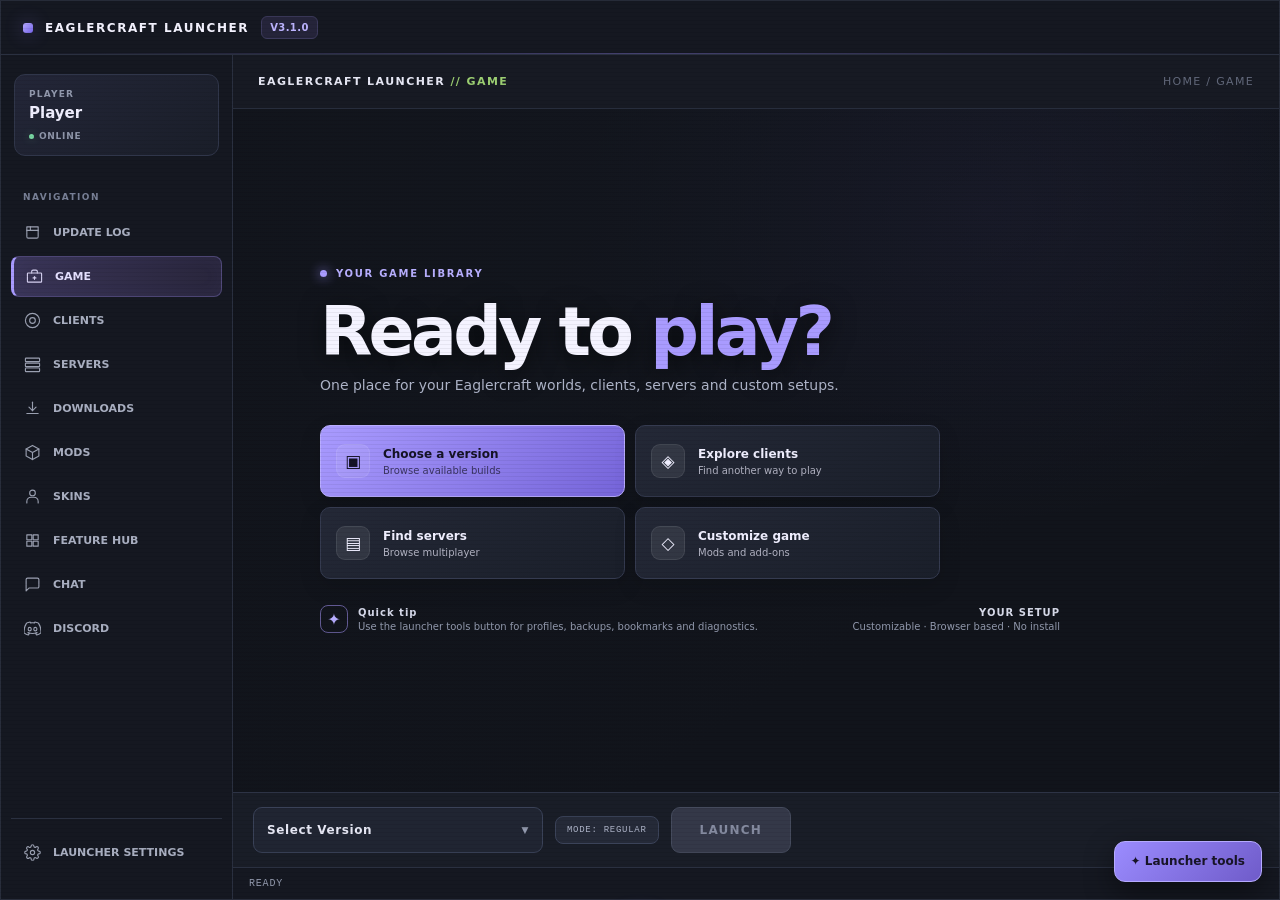
==== commit 0ed31291: "Release EaglerCraft Launcher 3.1.0 UI redesign" ====
--- a/index.html
+++ b/index.html
@@ -25,7 +25,7 @@
     "@context": "https://schema.org",
     "@type": "WebApplication",
     "name": "EaglerCraft Launcher",
-    "alternateName": ["EaglerCraft Launcher", ""eaglercraft"],
+    "alternateName": ["EaglerCraft Launcher", "Eaglercraft Launcher"],
     "url": "https://lowpowermode03-dev.github.io/Eaglercraft-Launcher/",
     "description": "A community-made browser launcher for compatible Eaglercraft clients, servers, mods and skins.",
     "applicationCategory": "GameApplication",
@@ -48,7 +48,7 @@
   <div class="title-bar">
     <div class="title-logo">
       <div class="title-dot"></div>
-      EAGLERCRAFT LAUNCHER <span class="ver">v3.0.0</span>
+      EAGLERCRAFT LAUNCHER <span class="ver">v3.1.0</span>
     </div>
     <div class="title-controls">
       <div class="wdot min"></div>
--- a/styles.css
+++ b/styles.css
@@ -1273,3 +1273,205 @@
 @media(max-width:900px){.sidebar{width:184px;flex-basis:184px}.home-dashboard{padding:28px}.main-content{min-height:390px}}
 @media(max-width:600px){.launcher{border-radius:0;min-height:100vh}.sidebar{width:58px;flex-basis:58px}.profile{margin:8px 5px;padding:11px 2px}.home-dashboard{padding:22px 17px}.home-dashboard h1{font-size:clamp(34px,10vw,48px)}.home-subtitle{font-size:12px}.home-actions{gap:7px;margin-top:20px}.home-action{min-height:66px;padding:9px;gap:8px}.home-action>b{width:28px;height:28px;font-size:14px}.home-action span{font-size:10px}.home-action small{font-size:9px}.home-bottom-row{align-items:flex-start;flex-direction:column;margin-top:18px}.home-version-count{text-align:left}.main-content{min-height:420px}.launch-bar{display:grid;grid-template-columns:minmax(0,1fr) auto}.version-wrapper{grid-column:1 / -1;width:100%}.play-button{min-width:110px}.top-bar{padding:0 13px}}
 @media(max-width:370px){.home-actions{grid-template-columns:1fr}.home-dashboard{padding:18px}.home-dashboard h1{font-size:34px}}
+
+
+
+/* =========================================================
+   EAGLERCRAFT LAUNCHER — PRISM / TLAUNCHER INSPIRED REDESIGN
+   Independent visual design; keeps EaglerCraft identity.
+   ========================================================= */
+:root{
+  --accent:#9b8cff;
+  --accent-hi:#b7adff;
+  --accent-dim:#6554c7;
+  --accent-glow:rgba(139,124,255,.2);
+  --bg:#111318;
+  --bg2:#171a22;
+  --bg3:#202430;
+  --panel:#1b1f29;
+  --border:#2b3040;
+  --border2:#414960;
+  --scroll:#586078;
+  --line2:#34394a;
+  --text:#d8dbea;
+  --text-dim:#9299ad;
+  --text-bright:#f4f5ff;
+  --hover:rgba(255,255,255,.055);
+  --surface-raised:#222735;
+  --surface-soft:#1a1e28;
+  --surface-line:rgba(171,179,211,.13);
+  --sans:Inter,ui-sans-serif,system-ui,-apple-system,BlinkMacSystemFont,"Segoe UI",sans-serif;
+  --mono:"SFMono-Regular",Consolas,"Liberation Mono",monospace;
+}
+html{background:#0d0f14;color-scheme:dark}
+body{
+  margin:0;background:
+    radial-gradient(ellipse at 12% 0%,rgba(104,87,194,.13),transparent 34%),
+    #0d0f14!important;color:var(--text)!important;
+  font-family:var(--sans)!important;letter-spacing:0!important;
+}
+.launcher{
+  width:min(1540px,100%);min-height:100vh;height:100vh;max-height:none;
+  margin:0 auto;border:1px solid #292e3c;border-radius:0!important;
+  background:var(--bg)!important;box-shadow:0 24px 90px #0008;
+}
+.title-bar{
+  min-height:54px;padding:0 22px!important;background:#151821!important;
+  border-bottom:1px solid #2a3040!important;
+}
+.title-logo{font:800 12px/1 var(--sans)!important;letter-spacing:.13em!important;color:#f4f3ff!important;gap:12px!important}
+.title-dot{width:10px!important;height:10px!important;border-radius:3px!important;background:linear-gradient(135deg,#b6aaff,#7563e9)!important;box-shadow:0 0 18px #8f7cff66!important}
+.ver{padding:5px 8px!important;border:1px solid #3c3a5c!important;border-radius:6px!important;background:#25243a!important;color:#bdb4ff!important;font:700 10px var(--sans)!important;letter-spacing:.04em!important}
+.title-controls .wdot{border-radius:50%!important}
+.content{min-height:0!important;background:var(--bg)!important}
+.sidebar{
+  width:232px!important;flex:0 0 232px!important;padding:14px 10px!important;
+  background:#151821!important;border-right:1px solid #2a3040!important;
+}
+.profile{
+  margin:5px 3px 20px!important;padding:14px!important;border:1px solid #30364a!important;
+  border-radius:11px!important;background:linear-gradient(145deg,#232638,#1a1e29)!important;
+}
+.profile-label{font:700 9px var(--sans)!important;letter-spacing:.13em!important;color:#9299ad!important;text-transform:uppercase}
+.profile-name{font:750 15px var(--sans)!important;color:#f0efff!important}
+.profile-status{font:700 9px var(--sans)!important;letter-spacing:.08em!important;color:#8f96aa!important}
+.status-dot{background:#78d6a2!important;box-shadow:0 0 8px #78d6a255!important}
+.nav-section-label{
+  padding:10px 12px 7px!important;color:#777f95!important;
+  font:800 9px var(--sans)!important;letter-spacing:.16em!important;text-transform:uppercase;
+}
+.nav-item{
+  min-height:41px!important;margin:3px 0!important;padding:10px 12px!important;gap:12px!important;
+  border:1px solid transparent!important;border-radius:8px!important;background:transparent!important;
+  color:#a9afc1!important;font:650 11px var(--sans)!important;letter-spacing:0!important;
+  transition:background .16s,border-color .16s,color .16s!important;
+}
+.nav-item:hover{background:#222633!important;border-color:#30374a!important;color:#f0efff!important;transform:none!important}
+.nav-item.selected{
+  background:linear-gradient(90deg,#393456,#29263c)!important;
+  border:1px solid #514a7b!important;border-left:3px solid #a99bff!important;
+  color:#e5e0ff!important;box-shadow:inset 0 0 18px #8978ff0c!important;
+}
+.nav-svg{width:17px!important;height:17px!important;stroke:currentColor!important;opacity:.9!important}
+.sidebar-bottom{border-top:1px solid #2a3040!important}
+.main-panel{background:#111318!important;min-width:0}
+.top-bar{
+  height:54px!important;padding:0 25px!important;background:#171a23!important;
+  border-bottom:1px solid #2a3040!important;
+}
+.game-title{font:800 11px var(--sans)!important;letter-spacing:.13em!important;color:#e7e8f5!important}
+.breadcrumb{font:500 11px var(--sans)!important;color:#7f879d!important}
+.main-content{
+  background:
+    radial-gradient(ellipse at 72% 15%,rgba(111,93,205,.12),transparent 38%),
+    linear-gradient(145deg,#191d28,#11141b 68%)!important;
+}
+.hero-image{opacity:.2!important;filter:saturate(.5) brightness(.55)!important}
+.hero-overlay{background:linear-gradient(90deg,#11141be8,#11141b88 70%,#11141b55)!important}
+.main-content::after{display:none!important}
+.home-dashboard{width:min(1000px,100%)!important;padding:clamp(26px,5vw,70px)!important}
+.home-eyebrow{color:#b8afff!important;font:800 10px var(--sans)!important;letter-spacing:.17em!important}
+.home-live-dot{background:#a99bff!important;box-shadow:0 0 12px #9a8cff!important}
+.home-dashboard h1{font:850 clamp(36px,6vw,68px)/1.02 var(--sans)!important;letter-spacing:-.055em!important;color:#f4f3ff!important}
+.home-dashboard h1 em{color:#a99bff!important}
+.home-subtitle{color:#aeb4c8!important;font-size:14px!important}
+.home-action{
+  min-height:72px!important;border:1px solid #353b50!important;border-radius:10px!important;
+  background:linear-gradient(145deg,#252a39eF,#1b202ceF)!important;color:#f0efff!important;
+  box-shadow:0 8px 22px #0002!important;backdrop-filter:blur(12px)!important;
+}
+.home-action:hover{border-color:#8578d4!important;background:#2b2b43!important;transform:translateY(-2px)!important}
+.home-action.primary{background:linear-gradient(135deg,#a99bff,#7564d9)!important;border-color:#b9adff!important;color:#151326!important}
+.home-action>b{background:#ffffff14!important;border:1px solid #ffffff16!important;border-radius:9px!important}
+.home-action small{color:inherit!important;opacity:.7!important}
+.home-tip{color:#d4d7e8!important}.home-tip-icon{border-color:#625a94!important;color:#b7adff!important}
+.home-tip small,.home-version-count small{color:#9299ad!important}
+.home-bottom-row{max-width:740px!important}
+.launch-bar{
+  padding:14px 20px!important;gap:12px!important;background:#191d27!important;
+  border-top:1px solid #30364a!important;
+}
+.version-select,.version-dropdown,.version-search-input{
+  background:#202532!important;border:1px solid #3a4258!important;border-radius:9px!important;
+  color:#e7e8f5!important;font:600 12px var(--sans)!important;
+}
+.version-select:hover,.version-select.open{border-color:#9b8cff!important;box-shadow:0 0 0 3px #9b8cff1a!important}
+.version-dropdown{box-shadow:0 22px 65px #000b!important}
+.version-option{color:#dce0f0!important}
+.version-option:hover{background:#373451!important}
+.version-badge{background:#34304f!important;color:#bcb2ff!important;border-radius:5px!important}
+.launch-mode-badge{background:#252a38!important;border:1px solid #3b4359!important;border-radius:8px!important;color:#aeb4c8!important}
+.play-button{
+  min-height:46px!important;padding:0 28px!important;border:1px solid #b7adff!important;
+  border-radius:9px!important;clip-path:none!important;
+  background:linear-gradient(135deg,#a99bff,#7968df)!important;color:#171426!important;
+  font:850 12px var(--sans)!important;letter-spacing:.1em!important;
+  box-shadow:0 4px 0 #51439b,0 9px 22px #7664df25!important;
+}
+.play-button:hover{background:linear-gradient(135deg,#c0b8ff,#9587ff)!important;transform:translateY(-1px)!important}
+.play-button:active{transform:translateY(2px)!important;box-shadow:0 1px 0 #51439b!important}
+.play-button:disabled{background:#343848!important;color:#858ba0!important;border-color:#454b5d!important;box-shadow:none!important}
+button,.settings-btn,.settings-input,.theme-swatch,.mode-card{border-radius:8px}
+button:focus-visible,a:focus-visible,input:focus-visible,select:focus-visible,textarea:focus-visible{outline:2px solid #b6aaff!important;outline-offset:3px!important}
+.settings-scroll,.clients-content,.servers-content,.mods-content,.skins-content,.downloads-content{background:#11141b!important}
+.settings-section,.settings-row,.mode-card,.theme-swatch,.client-card,.server-card,.mod-card,.skin-card,.download-card,.tool-card,.feature-card{
+  border:1px solid #30364a!important;border-radius:11px!important;background:linear-gradient(145deg,#202532,#1a1e28)!important;
+  box-shadow:0 5px 18px #0002!important;
+}
+.settings-row{padding:16px 18px!important}
+.settings-row:hover,.mode-card:hover,.client-card:hover,.server-card:hover,.mod-card:hover,.skin-card:hover,.download-card:hover{
+  border-color:#69608f!important;background:#252a39!important;
+}
+.settings-section-title,.section-title,.clients-title,.servers-title,.mods-title,.sk-title,.dl-title{color:#c9c6e8!important}
+.settings-input,.settings-select,.mods-controls input,.sk-controls input,.dl-search-input,.refresh-controls select{
+  background:#141821!important;border:1px solid #3a4258!important;border-radius:8px!important;color:#e7e8f5!important;
+}
+.settings-btn,.refresh-btn,.hub-btn{
+  background:linear-gradient(135deg,#9b8cff,#7463d4)!important;border:1px solid #b2a8ff!important;
+  border-radius:8px!important;color:#171426!important;font-weight:800!important;
+}
+.settings-btn-ghost,.refresh-btn.ghost{background:#252a38!important;border:1px solid #3e465c!important;border-radius:8px!important;color:#c3c8da!important}
+.settings-btn:hover,.refresh-btn:hover,.hub-btn:hover{filter:brightness(1.12)!important}
+.bottom-bar{background:#151821!important;border-top:1px solid #2a3040!important;color:#858da3!important}
+.toast{border:1px solid #4a426e!important;border-radius:10px!important;background:#242337ee!important;color:#f2efff!important}
+.loading-overlay{background:#0d0f14f5!important}
+.loading-bar-wrap{border-radius:20px!important}.loading-bar{background:linear-gradient(90deg,#7564d9,#b9afff)!important}
+#ecl-global{color:#f0efff!important}
+#ecl-launcher-tools{background:linear-gradient(135deg,#9b8cff,#6f5bc9)!important;border:1px solid #b5aaff!important;color:#171426!important;border-radius:11px!important;box-shadow:0 10px 30px #0007!important}
+#ecl-panel{background:#080a10dd!important}
+#ecl-panel .ecl-window{background:linear-gradient(145deg,#24283a,#171a24)!important;border:1px solid #45405f!important;border-radius:16px!important}
+#ecl-panel .ecl-head{border-color:#3b4054!important}
+#ecl-panel button{border-radius:8px!important}
+.hub-hero{background:linear-gradient(125deg,#24283a,#191d28)!important;border:1px solid #3a4056!important;border-radius:14px!important}
+.hub-kicker{color:#b7adff!important}
+.hub-stat{background:#171b25!important;border-color:#363c51!important;border-radius:9px!important}
+.hub-stat strong{color:#b7adff!important}
+.tool-card,.feature-card{background:linear-gradient(145deg,#232838,#1a1e28)!important;border-color:#343a50!important;border-radius:10px!important}
+.tool-card h3,.feature-card h3{color:#eef0ff!important}
+input,select,textarea{accent-color:#9b8cff!important}
+a{color:#b7adff}
+a:hover{color:#d1cbff}
+@media(max-width:900px){
+ .sidebar{width:194px!important;flex-basis:194px!important}
+ .home-dashboard{padding:30px!important}
+}
+@media(max-width:600px){
+ .launcher{height:auto;min-height:100vh;border-radius:0!important}
+ .sidebar{width:58px!important;flex-basis:58px!important;padding:10px 4px!important}
+ .profile{margin:7px 2px 13px!important;padding:11px 2px!important}
+ .nav-item{justify-content:center!important;margin:4px 0!important;padding:11px 3px!important;min-height:42px!important;font-size:0!important}
+ .nav-svg{width:19px!important;height:19px!important}
+ .title-bar{min-height:48px!important;padding:0 12px!important}
+ .title-logo{font-size:9px!important;letter-spacing:.08em!important}
+ .top-bar{height:44px!important;padding:0 12px!important}
+ .home-dashboard{padding:22px 16px!important}
+ .home-actions{grid-template-columns:repeat(2,minmax(0,1fr))!important;gap:8px!important}
+ .home-action{min-height:65px!important;padding:9px!important;gap:8px!important}
+ .home-action span{font-size:10px!important}
+ .home-action small{font-size:9px!important}
+ .launch-bar{display:grid!important;grid-template-columns:minmax(0,1fr) auto!important;padding:10px!important}
+ .version-wrapper{grid-column:1/-1!important;width:100%!important}
+ .play-button{min-width:112px!important;padding:0 14px!important}
+ .settings-scroll{padding:18px 12px!important}
+}
+@media(max-width:370px){.home-actions{grid-template-columns:1fr!important}}
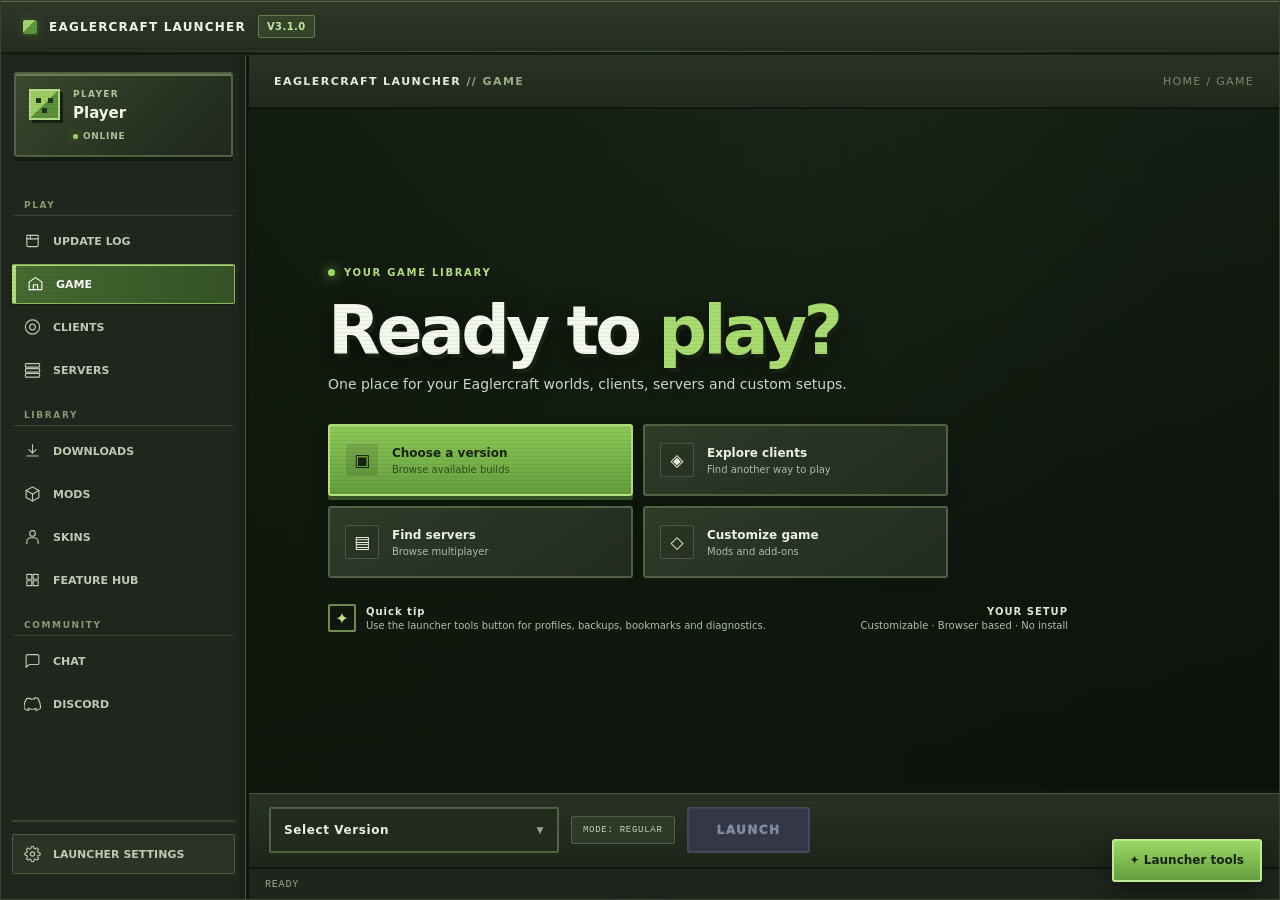
==== commit 73f143a1: "Revamp launcher sidebar navigation groups" ====
--- a/index.html
+++ b/index.html
@@ -66,14 +66,14 @@
         <span class="profile-name" id="profile-name">Player</span>
         <div class="profile-status"><div class="status-dot"></div>ONLINE</div>
       </div>
-      <nav>
-        <div class="nav-section-label">Navigation</div>
+      <nav class="launcher-nav">
+        <div class="nav-section-label">Play</div>
         <div class="nav-item" onclick="redirectToNews()">
           <svg class="nav-svg" viewBox="0 0 24 24"><path d="M4 4h16v14a2 2 0 01-2 2H6a2 2 0 01-2-2V4z"/><line x1="4" y1="9" x2="20" y2="9"/><line x1="9" y1="4" x2="9" y2="9"/></svg>
           Update Log
         </div>
-        <div class="nav-item selected">
-          <svg class="nav-svg" viewBox="0 0 24 24"><rect x="2" y="7" width="20" height="13" rx="1"/><path d="M8 7V5a2 2 0 012-2h4a2 2 0 012 2v2"/><line x1="12" y1="12" x2="12" y2="16"/><line x1="10" y1="14" x2="14" y2="14"/></svg>
+        <div class="nav-item selected" aria-current="page">
+          <svg class="nav-svg" viewBox="0 0 24 24"><path d="M3 9 12 3l9 6v11H3z"/><path d="M9 20v-7h6v7"/></svg>
           Game
         </div>
         <div class="nav-item" onclick="redirectToClients()">
@@ -84,8 +84,9 @@
           <svg class="nav-svg" viewBox="0 0 24 24"><rect x="2" y="3" width="20" height="5" rx="1"/><rect x="2" y="10" width="20" height="5" rx="1"/><rect x="2" y="17" width="20" height="5" rx="1"/></svg>
           Servers
         </div>
+        <div class="nav-section-label">Library</div>
         <div class="nav-item" onclick="redirectToDownloads()">
-          <svg class="nav-svg" viewBox="0 0 24 24"><line x1="12" y1="3" x2="12" y2="15"/><polyline points="7 10 12 15 17 10"/><line x1="4" y1="19" x2="20" y2="19"/></svg>
+          <svg class="nav-svg" viewBox="0 0 24 24"><path d="M12 3v12m-5-5 5 5 5-5M4 19h16"/></svg>
           Downloads
         </div>
         <div class="nav-item" onclick="redirectToMods()">
@@ -100,14 +101,13 @@
           <svg class="nav-svg" viewBox="0 0 24 24"><path d="M4 4h7v7H4zM13 4h7v7h-7zM4 13h7v7H4zM13 13h7v7h-7z"/></svg>
           Feature Hub
         </div>
+        <div class="nav-section-label">Community</div>
         <div class="nav-item" onclick="redirectToChat()">
           <svg class="nav-svg" viewBox="0 0 24 24"><path d="M21 15a2 2 0 01-2 2H7l-4 4V5a2 2 0 012-2h14a2 2 0 012 2z"/></svg>
           Chat
         </div>
         <div class="nav-item" onclick="window.open('https://discord.gg/qQBamNZSwz', '_blank')">
-          <svg class="nav-svg" viewBox="0 0 24 24" fill="currentColor">
-            <path d="M20.317 4.37a19.79 19.79 0 0 0-4.885-1.515.074.074 0 0 0-.079.037c-.21.375-.444.864-.608 1.25a18.27 18.27 0 0 0-5.487 0 12.64 12.64 0 0 0-.617-1.25.077.077 0 0 0-.079-.037A19.736 19.736 0 0 0 3.677 4.37a.07.07 0 0 0-.032.027C.533 9.046-.32 13.58.099 18.057a.082.082 0 0 0 .031.057 19.9 19.9 0 0 0 5.993 3.03.078.078 0 0 0 .084-.028 14.09 14.09 0 0 0 1.226-1.994.076.076 0 0 0-.041-.106 13.107 13.107 0 0 1-1.872-.892.077.077 0 0 1-.008-.128 10.2 10.2 0 0 0 .372-.292.074.074 0 0 1 .077-.01c3.928 1.793 8.18 1.793 12.062 0a.074.074 0 0 1 .078.01c.12.098.246.198.373.292a.077.077 0 0 1-.006.128 12.299 12.299 0 0 1-1.873.892.076.076 0 0 0-.04.106c.36.698.772 1.362 1.225 1.994a.076.076 0 0 0 .084.028 19.839 19.839 0 0 0 6.002-3.03.077.077 0 0 0 .032-.057c.5-5.177-.838-9.674-3.549-13.66a.061.061 0 0 0-.031-.028zM8.02 15.33c-1.183 0-2.157-1.085-2.157-2.419 0-1.333.955-2.419 2.157-2.419 1.21 0 2.176 1.096 2.157 2.42 0 1.333-.955 2.418-2.157 2.418zm7.975 0c-1.183 0-2.157-1.085-2.157-2.419 0-1.333.955-2.419 2.157-2.419 1.21 0 2.176 1.096 2.157 2.42 0 1.333-.946 2.418-2.157 2.418z"/>
-          </svg>
+          <svg class="nav-svg" viewBox="0 0 24 24" fill="currentColor"><path d="M20.317 4.37a19.79 19.79 0 0 0-4.885-1.515.074.074 0 0 0-.079.037C15.1 4.18 14.8 4.7 14.6 5.14a18.27 18.27 0 0 0-5.487 0c-.2-.44-.5-.96-.75-1.37a.077.077 0 0 0-.079-.037A19.736 19.736 0 0 0 3.677 4.37C.533 9.046-.32 13.58.099 18.057a.082.082 0 0 0 .031.057 19.9 19.9 0 0 0 5.993 3.03.078.078 0 0 0 .084-.028 14.09 14.09 0 0 0 1.226-1.994.076.076 0 0 0-.041-.106 13.107 13.107 0 0 1-1.872-.892.077.077 0 0 1-.008-.128.074.074 0 0 1 .077-.01c3.928 1.793 8.18 1.793 12.062 0a.074.074 0 0 1 .078.01.077.077 0 0 1-.006.128 12.299 12.299 0 0 1-1.873.892.076.076 0 0 0-.04.106c.36.698.772 1.362 1.225 1.994a.076.076 0 0 0 .084.028 19.839 19.839 0 0 0 6.002-3.03.077.077 0 0 0 .032-.057c.5-5.177-.838-9.674-3.549-13.66a.061.061 0 0 0-.031-.028z"/></svg>
           Discord
         </div>
       </nav>
--- a/styles.css
+++ b/styles.css
@@ -1475,3 +1475,187 @@
  .settings-scroll{padding:18px 12px!important}
 }
 @media(max-width:370px){.home-actions{grid-template-columns:1fr!important}}
+
+
+/* =========================================================
+   EAGLERCRAFT — OVERWORLD / BLOCKCRAFT THEME
+   ========================================================= */
+:root{
+ --accent:#78b94b;--accent-hi:#a3d96c;--accent-dim:#426d2b;
+ --accent-glow:rgba(120,185,75,.22);
+ --bg:#171b16;--bg2:#20251d;--bg3:#2b3026;--panel:#242920;
+ --border:#3a4432;--border2:#61734b;--scroll:#657b50;--line2:#394331;
+ --text:#e0e7d5;--text-dim:#a0aa91;--text-bright:#f5f8ed;
+ --surface-raised:#30382a;--surface-soft:#20261d;
+ --surface-line:rgba(173,202,137,.16);
+ --sans:Inter,ui-sans-serif,system-ui,-apple-system,BlinkMacSystemFont,"Segoe UI",sans-serif;
+}
+html{background:#10140f;color-scheme:dark}
+body{
+ background:
+  radial-gradient(ellipse at 10% 0%,rgba(105,157,60,.15),transparent 34%),
+  linear-gradient(180deg,#171b16,#11150f)!important;
+ color:var(--text)!important;
+}
+.launcher{background:#171b16!important;border-color:#394331!important}
+.title-bar{
+ background:linear-gradient(180deg,#30382a,#252c21)!important;
+ border-bottom:3px solid #151a12!important;
+ box-shadow:inset 0 1px #566747;
+}
+.title-logo{color:#f3f7e9!important;font-weight:900!important;letter-spacing:.1em!important}
+.title-dot{
+ width:14px!important;height:14px!important;border-radius:2px!important;
+ background:linear-gradient(135deg,#a2d66b 0 45%,#5f963d 46% 100%)!important;
+ box-shadow:2px 2px 0 #304923,0 0 14px #82b94b44!important;
+}
+.ver{border-radius:2px!important;background:#35452b!important;border:1px solid #647e4a!important;color:#c7e9a0!important}
+.content{background:#171b16!important}
+.sidebar{
+ width:248px!important;flex:0 0 248px!important;padding:13px 11px!important;
+ background:
+  linear-gradient(90deg,transparent 0 97%,rgba(0,0,0,.16) 97%),
+  repeating-linear-gradient(0deg,rgba(255,255,255,.012) 0 1px,transparent 1px 4px),
+  #20261d!important;
+ border-right:3px solid #11160f!important;
+ box-shadow:inset -1px 0 #48543a!important;
+}
+.profile{
+ position:relative!important;overflow:hidden!important;
+ margin:4px 2px 17px!important;padding:15px 13px 14px 57px!important;
+ min-height:60px!important;border:2px solid #526344!important;border-radius:3px!important;
+ background:linear-gradient(135deg,#3a4a2e,#293322 62%,#20291c)!important;
+ box-shadow:inset 0 2px #6b8052,0 4px 0 #151a12!important;
+}
+.profile:before{
+ content:"";position:absolute;left:13px;top:15px;width:31px;height:31px;
+ background:linear-gradient(135deg,#9cce65 0 48%,#5c913b 49% 100%);
+ border:2px solid #b5d98b;box-shadow:3px 3px 0 #172113;
+}
+.profile:after{
+ content:"";position:absolute;left:20px;top:24px;width:5px;height:5px;
+ background:#26351d;box-shadow:12px 0 #26351d,6px 10px #26351d;
+}
+.profile-label{color:#b5c69f!important;font-size:9px!important;letter-spacing:.15em!important}
+.profile-name{color:#f4f8e9!important;font-weight:900!important}
+.profile-status{color:#b1c29b!important}
+.status-dot{background:#9bd765!important;box-shadow:0 0 8px #9bd76588!important}
+.nav-section-label{
+ margin:12px 2px 5px!important;padding:8px 10px 5px!important;
+ color:#899a75!important;font-size:9px!important;font-weight:900!important;
+ letter-spacing:.18em!important;text-transform:uppercase!important;
+ border-bottom:1px solid #3a4630!important;
+}
+.nav-item{
+ min-height:40px!important;margin:3px 0!important;padding:9px 11px!important;gap:12px!important;
+ border:1px solid transparent!important;border-radius:2px!important;
+ color:#c1cbb5!important;font-size:11px!important;font-weight:750!important;
+ background:transparent!important;transition:background .14s,border-color .14s,transform .14s!important;
+}
+.nav-item:hover{
+ background:#303b29!important;border-color:#536746!important;color:#f5f8ec!important;
+ transform:translateX(2px)!important;
+}
+.nav-item.selected{
+ background:linear-gradient(90deg,#456b31,#355326)!important;
+ border:1px solid #8bb85e!important;border-left:4px solid #b2df78!important;
+ color:#fff!important;box-shadow:inset 0 1px #a4ce78,0 2px 0 #182214!important;
+}
+.nav-svg{width:18px!important;height:18px!important;stroke:currentColor!important;opacity:1!important}
+.sidebar-bottom{border-top:2px solid #3b4731!important;padding-top:9px!important}
+.sidebar-bottom .nav-item{background:#2b3425!important;border:1px solid #4c5b3d!important}
+.main-panel{background:#171b16!important}
+.top-bar{
+ background:linear-gradient(180deg,#2b3325,#22291e)!important;
+ border-bottom:2px solid #11160f!important;
+}
+.game-title{color:#e8f0dc!important;font-weight:900!important}
+.game-title span,.breadcrumb{color:#9eaf88!important}
+.main-content{
+ background:
+  linear-gradient(180deg,rgba(14,22,12,.2),rgba(10,15,9,.78)),
+  radial-gradient(ellipse at 50% 10%,#486b3038,transparent 55%),
+  linear-gradient(135deg,#283a22,#182219 58%,#11180f)!important;
+}
+.hero-image{opacity:.32!important;filter:saturate(.8) brightness(.55)!important}
+.hero-overlay{background:linear-gradient(90deg,#10180edb,#10180e66 72%,#10180e55)!important}
+.home-eyebrow{color:#b5df83!important}
+.home-live-dot{background:#a2dc68!important;box-shadow:0 0 12px #9bd765!important}
+.home-dashboard h1{color:#f4f7eb!important;text-shadow:3px 4px 0 #172213,0 8px 25px #0009!important}
+.home-dashboard h1 em{color:#a9dc70!important}
+.home-subtitle{color:#d0dbc4!important}
+.home-action{
+ border:2px solid #526344!important;border-radius:3px!important;
+ background:linear-gradient(145deg,#303b29,#232c20)!important;
+ color:#eef5e5!important;box-shadow:0 4px 0 #11180f,0 8px 18px #0003!important;
+}
+.home-action:hover{border-color:#a0cc6b!important;background:#3b4d30!important;transform:translateY(-2px)!important}
+.home-action.primary{
+ background:linear-gradient(180deg,#8ec957,#639d3d)!important;
+ border-color:#b5e27f!important;color:#172312!important;
+ box-shadow:0 4px 0 #385526,0 8px 18px #0003!important;
+}
+.home-action>b{border-radius:2px!important;background:#17231222!important;border:1px solid #ffffff2b!important}
+.home-tip{color:#e2ecd8!important}
+.home-tip-icon{border:2px solid #718e53!important;border-radius:2px!important;color:#c0e88b!important}
+.home-tip small,.home-version-count small{color:#b2c1a4!important}
+.launch-bar{
+ background:linear-gradient(180deg,#293224,#1e251b)!important;
+ border-top:3px solid #11160f!important;box-shadow:inset 0 1px #4d5c3d!important;
+}
+.version-select,.version-dropdown,.version-search-input{
+ background:#222b1e!important;border:2px solid #526443!important;border-radius:2px!important;color:#edf4e4!important;
+}
+.version-select:hover,.version-select.open{border-color:#a1d16b!important;box-shadow:0 0 0 2px #83b94a22!important}
+.version-dropdown{box-shadow:0 14px 35px #000b!important}
+.version-option:hover{background:#3b4d2e!important}
+.version-badge{background:#3e5d2c!important;color:#c5e99c!important;border-radius:2px!important}
+.launch-mode-badge{background:#303a29!important;border:1px solid #526344!important;color:#c7d5b9!important;border-radius:2px!important}
+.play-button{
+ border:2px solid #b6df7e!important;border-radius:2px!important;
+ background:linear-gradient(180deg,#92cf56,#639e3d)!important;color:#172411!important;
+ box-shadow:0 4px 0 #385526,0 8px 20px #0004!important;
+ font-weight:950!important;letter-spacing:.12em!important;
+}
+.play-button:hover{background:linear-gradient(180deg,#b0e777,#7ebd4c)!important}
+.play-button:active{transform:translateY(3px)!important;box-shadow:0 1px 0 #385526!important}
+.settings-section,.settings-row,.mode-card,.theme-swatch,.client-card,.server-card,.mod-card,.skin-card,.download-card,.tool-card,.feature-card{
+ border:1px solid #46543a!important;border-radius:3px!important;
+ background:linear-gradient(145deg,#2b3425,#20271d)!important;
+ box-shadow:0 3px 0 #12180f,0 7px 18px #0002!important;
+}
+.settings-row:hover,.mode-card:hover,.client-card:hover,.server-card:hover,.mod-card:hover,.skin-card:hover,.download-card:hover{
+ border-color:#8db85d!important;background:#35442a!important;
+}
+.settings-section-title,.section-title,.clients-title,.servers-title,.mods-title,.sk-title,.dl-title{color:#c9e3a9!important}
+.settings-input,.settings-select,.mods-controls input,.sk-controls input,.dl-search-input,.refresh-controls select{
+ background:#171e14!important;border:1px solid #536344!important;border-radius:2px!important;color:#e5eedb!important;
+}
+.settings-btn,.refresh-btn,.hub-btn{
+ background:linear-gradient(180deg,#8fc957,#659d3e)!important;border:1px solid #b5df7c!important;
+ border-radius:2px!important;color:#172411!important;font-weight:900!important;
+}
+.settings-btn-ghost,.refresh-btn.ghost{background:#303a29!important;border:1px solid #596b47!important;border-radius:2px!important;color:#d4e0c8!important}
+.bottom-bar{background:#20261d!important;border-top:2px solid #11160f!important;color:#99a88b!important}
+.toast{border:1px solid #7b9b55!important;border-radius:3px!important;background:#2d3b25ee!important;color:#f3f8eb!important}
+.loading-overlay{background:#11170ff5!important}
+.loading-bar{background:linear-gradient(90deg,#659d3e,#b4e477)!important}
+#ecl-launcher-tools{background:linear-gradient(180deg,#9bd765,#659d3e)!important;border:2px solid #c0e995!important;color:#172411!important;border-radius:3px!important}
+#ecl-panel .ecl-window{background:linear-gradient(145deg,#303a29,#1c2419)!important;border:1px solid #60764b!important;border-radius:4px!important}
+.hub-hero{background:linear-gradient(125deg,#35452b,#20291d)!important;border:1px solid #60764b!important;border-radius:4px!important}
+.hub-kicker,.hub-stat strong{color:#b7e184!important}
+.hub-stat{background:#20281c!important;border-color:#4b5c3b!important;border-radius:3px!important}
+input,select,textarea{accent-color:#8fc957!important}
+a{color:#b6df83}a:hover{color:#d4f4a8}
+button:focus-visible,a:focus-visible,input:focus-visible,select:focus-visible,textarea:focus-visible{outline:2px solid #c3ec91!important;outline-offset:3px!important}
+@media(max-width:900px){.sidebar{width:210px!important;flex-basis:210px!important}}
+@media(max-width:600px){
+ .sidebar{width:62px!important;flex-basis:62px!important;padding:9px 5px!important}
+ .profile{padding:10px 2px!important;min-height:38px!important}
+ .profile:before{left:13px;top:10px;width:29px;height:29px}
+ .profile:after{left:20px;top:19px}
+ .nav-section-label{font-size:0!important;padding:4px!important;margin:8px 0 4px!important}
+ .nav-section-label:after{content:"";display:block;height:2px;background:#536443}
+ .nav-item{justify-content:center!important;padding:10px 3px!important;font-size:0!important}
+ .nav-svg{width:19px!important;height:19px!important}
+}
